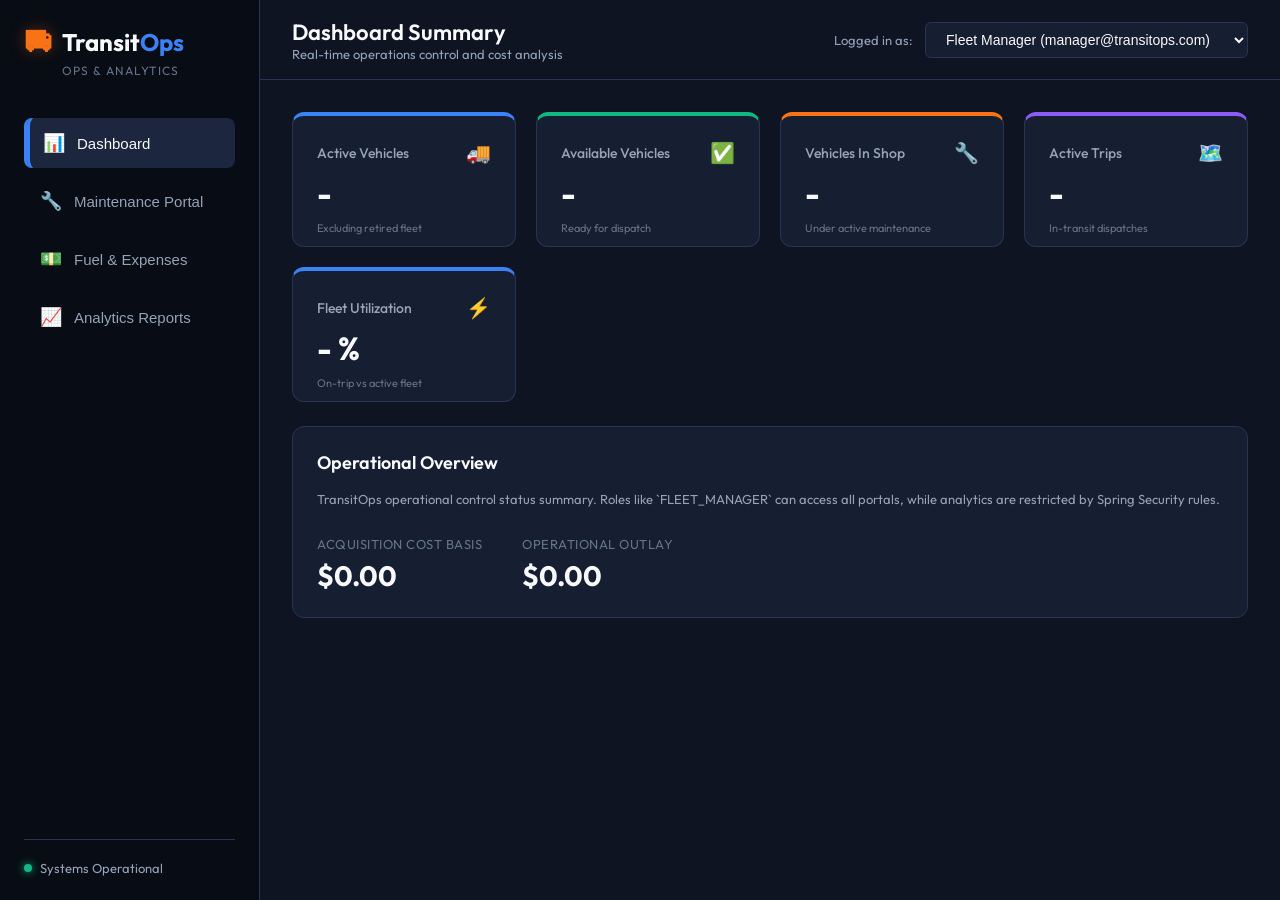
==== src/main/resources/static/index.html @ 9be9491f "ceated a basic stuctue fo the financiial system to work" ====
<!DOCTYPE html>
<html lang="en">
<head>
    <meta charset="UTF-8">
    <meta name="viewport" content="width=device-width, initial-scale=1.0">
    <title>TransitOps - Ops & Analytics</title>
    <link rel="stylesheet" href="app.css">
    <link rel="preconnect" href="https://fonts.googleapis.com">
    <link rel="preconnect" href="https://fonts.gstatic.com" crossorigin>
    <link href="https://fonts.googleapis.com/css2?family=Outfit:wght@300;400;500;600;700&display=swap" rel="stylesheet">
</head>
<body>
    <div class="app-container">
        <!-- Sidebar Navigation -->
        <aside class="sidebar">
            <div class="sidebar-header">
                <div class="logo">
                    <span class="logo-icon">⛟</span>
                    <span class="logo-text">Transit<span class="highlight">Ops</span></span>
                </div>
                <div class="tagline">Ops & Analytics</div>
            </div>
            
            <nav class="nav-menu">
                <button class="nav-item active" data-view="dashboard">
                    <span class="nav-icon">📊</span> Dashboard
                </button>
                <button class="nav-item" data-view="maintenance">
                    <span class="nav-icon">🔧</span> Maintenance Portal
                </button>
                <button class="nav-item" data-view="ledgers">
                    <span class="nav-icon">💵</span> Fuel & Expenses
                </button>
                <button class="nav-item" data-view="analytics">
                    <span class="nav-icon">📈</span> Analytics Reports
                </button>
            </nav>

            <div class="sidebar-footer">
                <div class="system-status">
                    <span class="status-indicator online"></span>
                    <span>Systems Operational</span>
                </div>
            </div>
        </aside>

        <!-- Main Workspace -->
        <main class="workspace">
            <!-- Header Bar -->
            <header class="header">
                <div class="header-title">
                    <h1 id="view-title">Dashboard Summary</h1>
                    <p class="header-subtitle">Real-time operations control and cost analysis</p>
                </div>

                <!-- User Role Switcher -->
                <div class="role-switcher-container">
                    <label for="role-select" class="role-label">Logged in as:</label>
                    <select id="role-select" class="role-select">
                        <option value="manager" selected>Fleet Manager (manager@transitops.com)</option>
                        <option value="analyst">Financial Analyst (analyst@transitops.com)</option>
                        <option value="driver">Driver (driver@transitops.com)</option>
                    </select>
                </div>
            </header>

            <!-- Views Content -->
            <div class="content-area">
                <!-- View 1: Dashboard View -->
                <section id="view-dashboard" class="view-section active">
                    <!-- KPI Cards Grid -->
                    <div class="kpi-grid">
                        <div class="kpi-card blue-gradient-border">
                            <div class="kpi-header">
                                <span class="kpi-title">Active Vehicles</span>
                                <span class="kpi-icon">🚚</span>
                            </div>
                            <div class="kpi-value" id="kpi-active-vehicles">-</div>
                            <div class="kpi-footer">Excluding retired fleet</div>
                        </div>

                        <div class="kpi-card green-gradient-border">
                            <div class="kpi-header">
                                <span class="kpi-title">Available Vehicles</span>
                                <span class="kpi-icon">✅</span>
                            </div>
                            <div class="kpi-value" id="kpi-available-vehicles">-</div>
                            <div class="kpi-footer">Ready for dispatch</div>
                        </div>

                        <div class="kpi-card orange-gradient-border">
                            <div class="kpi-header">
                                <span class="kpi-title">Vehicles In Shop</span>
                                <span class="kpi-icon">🔧</span>
                            </div>
                            <div class="kpi-value" id="kpi-in-maintenance">-</div>
                            <div class="kpi-footer">Under active maintenance</div>
                        </div>

                        <div class="kpi-card purple-gradient-border">
                            <div class="kpi-header">
                                <span class="kpi-title">Active Trips</span>
                                <span class="kpi-icon">🗺️</span>
                            </div>
                            <div class="kpi-value" id="kpi-active-trips">-</div>
                            <div class="kpi-footer">In-transit dispatches</div>
                        </div>

                        <div class="kpi-card accent-gradient-border">
                            <div class="kpi-header">
                                <span class="kpi-title">Fleet Utilization</span>
                                <span class="kpi-icon">⚡</span>
                            </div>
                            <div class="kpi-value" id="kpi-fleet-utilization">- %</div>
                            <div class="kpi-footer">On-trip vs active fleet</div>
                        </div>
                    </div>

                    <!-- Dashboard Details Grid -->
                    <div class="dashboard-details">
                        <!-- Quick Stats Panel -->
                        <div class="panel">
                            <h2>Operational Overview</h2>
                            <p class="panel-desc">TransitOps operational control status summary. Roles like `FLEET_MANAGER` can access all portals, while analytics are restricted by Spring Security rules.</p>
                            <div class="stats-showcase">
                                <div class="stat-item">
                                    <span class="stat-label">Acquisition Cost Basis</span>
                                    <span class="stat-number" id="stats-total-acq">$0.00</span>
                                </div>
                                <div class="stat-item">
                                    <span class="stat-label">Operational Outlay</span>
                                    <span class="stat-number" id="stats-total-ops">$0.00</span>
                                </div>
                            </div>
                        </div>
                    </div>
                </section>

                <!-- View 5: Maintenance Portal View -->
                <section id="view-maintenance" class="view-section">
                    <div class="split-layout">
                        <!-- Left pane: Log Maintenance Form -->
                        <div class="pane pane-form">
                            <div class="panel">
                                <h2>Log Maintenance Event</h2>
                                <p class="panel-desc">Schedule a vehicle for service. Status transitions to 'In Shop' automatically.</p>
                                <form id="maintenance-form" class="form-container">
                                    <div class="form-group">
                                        <label for="maint-vehicle">Select Vehicle</label>
                                        <select id="maint-vehicle" required class="form-input">
                                            <option value="">Choose a vehicle...</option>
                                        </select>
                                    </div>
                                    <div class="form-group">
                                        <label for="maint-description">Description of Issue</label>
                                        <textarea id="maint-description" rows="3" placeholder="e.g. Oil leak, brake adjustment, scheduled tire rotation..." required class="form-input"></textarea>
                                    </div>
                                    <div class="form-row">
                                        <div class="form-group col-6">
                                            <label for="maint-cost">Estimated Cost ($)</label>
                                            <input type="number" id="maint-cost" min="0" step="0.01" placeholder="0.00" required class="form-input">
                                        </div>
                                        <div class="form-group col-6">
                                            <label for="maint-date">Log Date</label>
                                            <input type="date" id="maint-date" required class="form-input">
                                        </div>
                                    </div>
                                    <button type="submit" class="btn btn-primary">Log Service & Send To Shop</button>
                                </form>
                            </div>
                        </div>

                        <!-- Right pane: Active Service Ledger -->
                        <div class="pane pane-table">
                            <div class="panel h-100">
                                <h2>Active Service Ledger</h2>
                                <p class="panel-desc">Current maintenance actions. Resolving them transitions vehicles back to 'Available'.</p>
                                <div class="table-container">
                                    <table class="data-table">
                                        <thead>
                                            <tr>
                                                <th>Vehicle</th>
                                                <th>Description</th>
                                                <th>Cost</th>
                                                <th>Date</th>
                                                <th>Status</th>
                                                <th>Action</th>
                                            </tr>
                                        </thead>
                                        <tbody id="maintenance-ledger-body">
                                            <tr>
                                                <td colspan="6" class="text-center">Loading ledger...</td>
                                            </tr>
                                        </tbody>
                                    </table>
                                </div>
                            </div>
                        </div>
                    </div>
                </section>

                <!-- View 6: Fuel & Expense Ledger View -->
                <section id="view-ledgers" class="view-section">
                    <!-- Access Denied Banner for Role restrictions -->
                    <div class="access-denied-overlay" id="expenses-access-denied">
                        <div class="access-denied-message">
                            <span class="denied-icon">🔒</span>
                            <h2>Access Denied</h2>
                            <p>This endpoint (/api/expenses) is restricted. Only roles <strong>Fleet Manager</strong> and <strong>Financial Analyst</strong> can view or submit operational expenses.</p>
                        </div>
                    </div>

                    <div class="split-layout">
                        <!-- Left pane: Input Forms -->
                        <div class="pane pane-form">
                            <div class="panel">
                                <div class="tabs-header-sub">
                                    <button class="sub-tab active" id="form-tab-fuel">Log Fuel</button>
                                    <button class="sub-tab" id="form-tab-expense">Log Expense</button>
                                </div>

                                <!-- Form 1: Log Fuel -->
                                <form id="fuel-form" class="form-container">
                                    <div class="form-group">
                                        <label for="fuel-vehicle">Select Vehicle</label>
                                        <select id="fuel-vehicle" required class="form-input">
                                            <option value="">Choose a vehicle...</option>
                                        </select>
                                    </div>
                                    <div class="form-row">
                                        <div class="form-group col-6">
                                            <label for="fuel-liters">Liters Refueled</label>
                                            <input type="number" id="fuel-liters" min="0" step="0.01" placeholder="0.00" required class="form-input">
                                        </div>
                                        <div class="form-group col-6">
                                            <label for="fuel-cost">Fuel Cost ($)</label>
                                            <input type="number" id="fuel-cost" min="0" step="0.01" placeholder="0.00" required class="form-input">
                                        </div>
                                    </div>
                                    <div class="form-group">
                                        <label for="fuel-date">Log Date</label>
                                        <input type="date" id="fuel-date" required class="form-input">
                                    </div>
                                    <button type="submit" class="btn btn-primary">Log Fuel Refill</button>
                                </form>

                                <!-- Form 2: Log Expense (hidden initially) -->
                                <form id="expense-form" class="form-container hidden">
                                    <div class="form-group">
                                        <label for="exp-vehicle">Select Vehicle</label>
                                        <select id="exp-vehicle" required class="form-input">
                                            <option value="">Choose a vehicle...</option>
                                        </select>
                                    </div>
                                    <div class="form-row">
                                        <div class="form-group col-6">
                                            <label for="exp-type">Expense Type</label>
                                            <select id="exp-type" required class="form-input">
                                                <option value="Toll">Toll</option>
                                                <option value="Insurance">Insurance</option>
                                                <option value="Other">Other</option>
                                            </select>
                                        </div>
                                        <div class="form-group col-6">
                                            <label for="exp-amount">Amount ($)</label>
                                            <input type="number" id="exp-amount" min="0" step="0.01" placeholder="0.00" required class="form-input">
                                        </div>
                                    </div>
                                    <div class="form-group">
                                        <label for="exp-date">Date Paid</label>
                                        <input type="date" id="exp-date" required class="form-input">
                                    </div>
                                    <button type="submit" class="btn btn-orange">Log Operational Expense</button>
                                </form>
                            </div>
                        </div>

                        <!-- Right pane: Ledger Tables -->
                        <div class="pane pane-table">
                            <div class="panel h-100">
                                <div class="ledger-tabs">
                                    <button class="ledger-tab-btn active" id="tab-btn-fuel">Fuel Log Ledger</button>
                                    <button class="ledger-tab-btn" id="tab-btn-expense">Expense Ledger (Toll, Ins, Other)</button>
                                </div>

                                <!-- Tab content 1: Fuel Log Table -->
                                <div class="ledger-tab-content" id="tab-content-fuel">
                                    <div class="table-container">
                                        <table class="data-table">
                                            <thead>
                                                <tr>
                                                    <th>Vehicle</th>
                                                    <th>Liters</th>
                                                    <th>Cost</th>
                                                    <th>Price/Liter</th>
                                                    <th>Date</th>
                                                </tr>
                                            </thead>
                                            <tbody id="fuel-ledger-body">
                                                <tr>
                                                    <td colspan="5" class="text-center">Loading fuel logs...</td>
                                                </tr>
                                            </tbody>
                                        </table>
                                    </div>
                                </div>

                                <!-- Tab content 2: Expense Table -->
                                <div class="ledger-tab-content hidden" id="tab-content-expense">
                                    <div class="table-container">
                                        <table class="data-table">
                                            <thead>
                                                <tr>
                                                    <th>Vehicle</th>
                                                    <th>Expense Type</th>
                                                    <th>Amount</th>
                                                    <th>Date</th>
                                                </tr>
                                            </thead>
                                            <tbody id="expense-ledger-body">
                                                <tr>
                                                    <td colspan="4" class="text-center">Loading operational expenses...</td>
                                                </tr>
                                            </tbody>
                                        </table>
                                    </div>
                                </div>
                            </div>
                        </div>
                    </div>
                </section>

                <!-- View 7: Analytics Reports View -->
                <section id="view-analytics" class="view-section">
                    <!-- Access Denied Banner for Role restrictions -->
                    <div class="access-denied-overlay" id="analytics-access-denied">
                        <div class="access-denied-message">
                            <span class="denied-icon">🔒</span>
                            <h2>Access Denied</h2>
                            <p>This endpoint (/api/analytics) is restricted. Only roles <strong>Fleet Manager</strong> and <strong>Financial Analyst</strong> can view financial performance reports.</p>
                        </div>
                    </div>

                    <div class="panel">
                        <h2>Vehicle Financial Performance (ROI & Operational Outlays)</h2>
                        <p class="panel-desc">Calculated Vehicle ROI based on: Revenue (Completed trips * $3.00/mile) vs Operational Cost (Maintenance + Fuel) against vehicle Acquisition Cost.</p>
                        
                        <div class="analytics-grid" id="analytics-grid-body">
                            <!-- Cards will be populated here dynamically -->
                            <div class="text-center w-100 pad-20">Loading financial reports...</div>
                        </div>
                    </div>
                </section>
            </div>
        </main>
    </div>
    <script src="app.js"></script>
</body>
</html>
---- src/main/resources/static/app.css ----
/* CSS Design System - TransitOps Dark Logistics Theme */
:root {
    --bg-app: #080c14;
    --bg-workspace: #0f1422;
    --bg-panel: #161e31;
    --bg-card: #1c263e;
    --border-color: #263554;
    --text-primary: #f8fafc;
    --text-secondary: #94a3b8;
    --text-muted: #64748b;
    
    /* Accents */
    --accent-blue: #3b82f6;
    --accent-blue-hover: #2563eb;
    --accent-blue-glow: rgba(59, 130, 246, 0.15);
    
    --accent-orange: #f97316;
    --accent-orange-hover: #ea580c;
    --accent-orange-glow: rgba(249, 115, 22, 0.15);

    --accent-green: #10b981;
    --accent-green-glow: rgba(16, 185, 129, 0.15);

    --accent-red: #ef4444;
    --accent-red-glow: rgba(239, 68, 68, 0.15);

    --accent-purple: #8b5cf6;
    --accent-purple-glow: rgba(139, 92, 246, 0.15);
    
    --font-sans: 'Outfit', -apple-system, BlinkMacSystemFont, "Segoe UI", Roboto, Helvetica, Arial, sans-serif;
    --transition-fast: 0.2s ease;
}

* {
    box-sizing: border-box;
    margin: 0;
    padding: 0;
}

body {
    background-color: var(--bg-app);
    color: var(--text-primary);
    font-family: var(--font-sans);
    height: 100vh;
    overflow: hidden;
}

/* App Container (Sidebar + Main Workspace) */
.app-container {
    display: flex;
    height: 100vh;
    width: 100vw;
}

/* Sidebar Styling */
.sidebar {
    width: 260px;
    background-color: var(--bg-app);
    border-right: 1px solid var(--border-color);
    display: flex;
    flex-direction: column;
    padding: 24px;
    flex-shrink: 0;
}

.sidebar-header {
    margin-bottom: 40px;
}

.logo {
    display: flex;
    align-items: center;
    gap: 10px;
    font-size: 24px;
    font-weight: 700;
    color: var(--text-primary);
}

.logo-icon {
    font-size: 28px;
    color: var(--accent-orange);
    filter: drop-shadow(0 0 8px rgba(249, 115, 22, 0.3));
}

.highlight {
    color: var(--accent-blue);
}

.tagline {
    font-size: 12px;
    color: var(--text-muted);
    letter-spacing: 1px;
    text-transform: uppercase;
    margin-top: 4px;
    margin-left: 38px;
}

.nav-menu {
    display: flex;
    flex-direction: column;
    gap: 8px;
    flex-grow: 1;
}

.nav-item {
    background: none;
    border: none;
    color: var(--text-secondary);
    padding: 14px 16px;
    border-radius: 8px;
    text-align: left;
    font-size: 15px;
    font-weight: 500;
    cursor: pointer;
    display: flex;
    align-items: center;
    gap: 12px;
    transition: var(--transition-fast);
}

.nav-item:hover {
    color: var(--text-primary);
    background-color: rgba(255, 255, 255, 0.03);
}

.nav-item.active {
    color: var(--text-primary);
    background-color: var(--bg-card);
    border-left: 3px solid var(--accent-blue);
    box-shadow: inset 4px 0 0 -1px var(--accent-blue);
}

.nav-icon {
    font-size: 18px;
}

.sidebar-footer {
    padding-top: 20px;
    border-top: 1px solid var(--border-color);
}

.system-status {
    display: flex;
    align-items: center;
    gap: 8px;
    font-size: 13px;
    color: var(--text-secondary);
}

.status-indicator {
    width: 8px;
    height: 8px;
    border-radius: 50%;
}

.status-indicator.online {
    background-color: var(--accent-green);
    box-shadow: 0 0 8px var(--accent-green);
}

/* Workspace / Main View Area */
.workspace {
    flex-grow: 1;
    background-color: var(--bg-workspace);
    display: flex;
    flex-direction: column;
    overflow: hidden;
}

/* Header Component */
.header {
    height: 80px;
    border-bottom: 1px solid var(--border-color);
    display: flex;
    justify-content: space-between;
    align-items: center;
    padding: 0 32px;
    flex-shrink: 0;
}

.header-title h1 {
    font-size: 22px;
    font-weight: 600;
    color: var(--text-primary);
}

.header-subtitle {
    font-size: 13px;
    color: var(--text-secondary);
}

/* Role Switcher Select */
.role-switcher-container {
    display: flex;
    align-items: center;
    gap: 12px;
}

.role-label {
    font-size: 13px;
    color: var(--text-secondary);
}

.role-select {
    background-color: var(--bg-panel);
    border: 1px solid var(--border-color);
    color: var(--text-primary);
    padding: 8px 16px;
    border-radius: 6px;
    font-size: 14px;
    outline: none;
    cursor: pointer;
    transition: var(--transition-fast);
}

.role-select:focus {
    border-color: var(--accent-blue);
    box-shadow: 0 0 0 2px var(--accent-blue-glow);
}

/* Content Area */
.content-area {
    flex-grow: 1;
    padding: 32px;
    overflow-y: auto;
    position: relative;
}

/* View Sections */
.view-section {
    display: none;
    height: 100%;
}

.view-section.active {
    display: flex;
    flex-direction: column;
    gap: 24px;
}

/* KPI Card Grid */
.kpi-grid {
    display: grid;
    grid-template-columns: repeat(auto-fit, minmax(200px, 1fr));
    gap: 20px;
}

.kpi-card {
    background-color: var(--bg-panel);
    border: 1px solid var(--border-color);
    border-radius: 12px;
    padding: 24px;
    display: flex;
    flex-direction: column;
    justify-content: space-between;
    height: 135px;
    position: relative;
    overflow: hidden;
    transition: transform var(--transition-fast);
}

.kpi-card:hover {
    transform: translateY(-2px);
}

/* Gradient highlights on card tops */
.blue-gradient-border { border-top: 4px solid var(--accent-blue); }
.green-gradient-border { border-top: 4px solid var(--accent-green); }
.orange-gradient-border { border-top: 4px solid var(--accent-orange); }
.purple-gradient-border { border-top: 4px solid var(--accent-purple); }
.accent-gradient-border { border-top: 4px solid var(--accent-blue); }

.kpi-header {
    display: flex;
    justify-content: space-between;
    align-items: center;
}

.kpi-title {
    font-size: 14px;
    color: var(--text-secondary);
    font-weight: 500;
}

.kpi-icon {
    font-size: 20px;
}

.kpi-value {
    font-size: 32px;
    font-weight: 700;
    color: var(--text-primary);
    margin: 8px 0;
}

.kpi-footer {
    font-size: 11px;
    color: var(--text-muted);
}

/* Panels (Generic Box Container) */
.panel {
    background-color: var(--bg-panel);
    border: 1px solid var(--border-color);
    border-radius: 12px;
    padding: 24px;
    display: flex;
    flex-direction: column;
    gap: 16px;
}

.panel h2 {
    font-size: 18px;
    font-weight: 600;
    color: var(--text-primary);
}

.panel-desc {
    font-size: 13px;
    color: var(--text-secondary);
    line-height: 1.5;
}

.dashboard-details {
    display: flex;
    gap: 24px;
}

.dashboard-details .panel {
    flex: 1;
}

.stats-showcase {
    display: flex;
    gap: 40px;
    margin-top: 10px;
}

.stat-item {
    display: flex;
    flex-direction: column;
    gap: 6px;
}

.stat-label {
    font-size: 13px;
    color: var(--text-muted);
    text-transform: uppercase;
    letter-spacing: 0.5px;
}

.stat-number {
    font-size: 28px;
    font-weight: 700;
    color: var(--text-primary);
}

/* Split Layout (Form on left, table on right) */
.split-layout {
    display: flex;
    gap: 24px;
    height: 100%;
}

.pane {
    display: flex;
    flex-direction: column;
}

.pane-form {
    width: 380px;
    flex-shrink: 0;
}

.pane-table {
    flex-grow: 1;
    min-width: 0; /* Prevents flex items from overflowing */
}

.h-100 {
    height: 100%;
}

/* Forms */
.form-container {
    display: flex;
    flex-direction: column;
    gap: 16px;
}

.form-group {
    display: flex;
    flex-direction: column;
    gap: 6px;
}

.form-row {
    display: flex;
    gap: 16px;
}

.col-6 {
    flex: 1;
}

.form-group label {
    font-size: 13px;
    font-weight: 500;
    color: var(--text-secondary);
}

.form-input {
    background-color: var(--bg-workspace);
    border: 1px solid var(--border-color);
    color: var(--text-primary);
    padding: 10px 14px;
    border-radius: 6px;
    font-size: 14px;
    font-family: inherit;
    outline: none;
    transition: var(--transition-fast);
}

.form-input:focus {
    border-color: var(--accent-blue);
    box-shadow: 0 0 0 2px var(--accent-blue-glow);
}

textarea.form-input {
    resize: none;
}

/* Buttons */
.btn {
    display: inline-flex;
    justify-content: center;
    align-items: center;
    padding: 11px 20px;
    border-radius: 6px;
    font-size: 14px;
    font-weight: 600;
    cursor: pointer;
    border: none;
    transition: var(--transition-fast);
    gap: 8px;
}

.btn-primary {
    background-color: var(--accent-blue);
    color: white;
}

.btn-primary:hover {
    background-color: var(--accent-blue-hover);
    box-shadow: 0 4px 12px rgba(59, 130, 246, 0.25);
}

.btn-orange {
    background-color: var(--accent-orange);
    color: white;
}

.btn-orange:hover {
    background-color: var(--accent-orange-hover);
    box-shadow: 0 4px 12px rgba(249, 115, 22, 0.25);
}

.btn-sm {
    padding: 6px 12px;
    font-size: 12px;
    border-radius: 4px;
}

.btn-outline-orange {
    background: none;
    border: 1px solid var(--accent-orange);
    color: var(--accent-orange);
}

.btn-outline-orange:hover {
    background-color: var(--accent-orange);
    color: white;
}

/* Tables */
.table-container {
    overflow-y: auto;
    flex-grow: 1;
    max-height: calc(100vh - 290px);
}

.data-table {
    width: 100%;
    border-collapse: collapse;
    text-align: left;
    font-size: 14px;
}

.data-table th {
    position: sticky;
    top: 0;
    background-color: var(--bg-panel);
    border-bottom: 2px solid var(--border-color);
    padding: 14px 16px;
    color: var(--text-secondary);
    font-weight: 600;
    z-index: 1;
}

.data-table td {
    padding: 14px 16px;
    border-bottom: 1px solid var(--border-color);
    color: var(--text-primary);
}

.data-table tr:hover td {
    background-color: rgba(255, 255, 255, 0.02);
}

.text-center {
    text-align: center;
}

.text-right {
    text-align: right;
}

.text-bold {
    font-weight: 600;
}

/* Badges */
.badge {
    display: inline-flex;
    align-items: center;
    padding: 4px 10px;
    border-radius: 12px;
    font-size: 11px;
    font-weight: 600;
    text-transform: uppercase;
    letter-spacing: 0.5px;
}

.badge-open {
    background-color: var(--accent-orange-glow);
    color: var(--accent-orange);
    border: 1px solid rgba(249, 115, 22, 0.3);
}

.badge-closed {
    background-color: var(--accent-green-glow);
    color: var(--accent-green);
    border: 1px solid rgba(16, 185, 129, 0.3);
}

.badge-available {
    background-color: var(--accent-green-glow);
    color: var(--accent-green);
}

.badge-trip {
    background-color: var(--accent-blue-glow);
    color: var(--accent-blue);
}

.badge-shop {
    background-color: var(--accent-orange-glow);
    color: var(--accent-orange);
}

.badge-retired {
    background-color: rgba(100, 116, 139, 0.15);
    color: var(--text-secondary);
}

/* Tab Headers (Fuel vs Expense toggles) */
.tabs-header-sub {
    display: flex;
    border-bottom: 1px solid var(--border-color);
    margin-bottom: 8px;
}

.sub-tab {
    background: none;
    border: none;
    color: var(--text-secondary);
    padding: 10px 16px;
    font-size: 14px;
    font-weight: 600;
    cursor: pointer;
    position: relative;
}

.sub-tab.active {
    color: var(--accent-blue);
}

.sub-tab.active::after {
    content: '';
    position: absolute;
    bottom: -1px;
    left: 0;
    right: 0;
    height: 2px;
    background-color: var(--accent-blue);
}

.ledger-tabs {
    display: flex;
    gap: 16px;
    border-bottom: 1px solid var(--border-color);
    padding-bottom: 12px;
    margin-bottom: 16px;
}

.ledger-tab-btn {
    background: none;
    border: none;
    color: var(--text-secondary);
    font-size: 15px;
    font-weight: 600;
    padding: 8px 4px;
    cursor: pointer;
    position: relative;
    transition: var(--transition-fast);
}

.ledger-tab-btn:hover {
    color: var(--text-primary);
}

.ledger-tab-btn.active {
    color: var(--text-primary);
}

.ledger-tab-btn.active::after {
    content: '';
    position: absolute;
    bottom: -13px;
    left: 0;
    right: 0;
    height: 3px;
    background-color: var(--accent-blue);
}

/* Helpers */
.hidden {
    display: none !important;
}

.pad-20 {
    padding: 20px;
}

.w-100 {
    width: 100%;
}

/* Role Protection Overlays */
.access-denied-overlay {
    position: absolute;
    top: 0;
    left: 0;
    width: 100%;
    height: 100%;
    background-color: rgba(15, 20, 34, 0.85);
    backdrop-filter: blur(8px);
    z-index: 10;
    display: none;
    justify-content: center;
    align-items: center;
    border-radius: 12px;
}

.access-denied-message {
    background-color: var(--bg-panel);
    border: 1px solid var(--accent-red);
    padding: 40px;
    border-radius: 12px;
    text-align: center;
    max-width: 480px;
    box-shadow: 0 8px 32px var(--accent-red-glow);
}

.denied-icon {
    font-size: 48px;
    display: block;
    margin-bottom: 16px;
    filter: drop-shadow(0 0 10px var(--accent-red));
}

.access-denied-message h2 {
    color: var(--accent-red);
    font-size: 22px;
    margin-bottom: 12px;
}

.access-denied-message p {
    color: var(--text-secondary);
    font-size: 14px;
    line-height: 1.6;
}

/* Analytics View Grid */
.analytics-grid {
    display: grid;
    grid-template-columns: repeat(auto-fill, minmax(320px, 1fr));
    gap: 20px;
}

.analytics-card {
    background-color: var(--bg-card);
    border: 1px solid var(--border-color);
    border-radius: 10px;
    padding: 20px;
    display: flex;
    flex-direction: column;
    gap: 14px;
}

.analytics-card-header {
    display: flex;
    justify-content: space-between;
    align-items: start;
    border-bottom: 1px solid var(--border-color);
    padding-bottom: 10px;
}

.vehicle-info h3 {
    font-size: 16px;
    font-weight: 600;
}

.vehicle-info span {
    font-size: 12px;
    color: var(--text-secondary);
}

.roi-badge {
    padding: 4px 10px;
    border-radius: 6px;
    font-size: 13px;
    font-weight: 700;
}

.roi-positive {
    background-color: var(--accent-green-glow);
    color: var(--accent-green);
    border: 1px solid rgba(16, 185, 129, 0.3);
}

.roi-negative {
    background-color: var(--accent-red-glow);
    color: var(--accent-red);
    border: 1px solid rgba(239, 68, 68, 0.3);
}

.analytics-metrics {
    display: flex;
    flex-direction: column;
    gap: 8px;
}

.metric-row {
    display: flex;
    justify-content: space-between;
    font-size: 13px;
}

.metric-name {
    color: var(--text-secondary);
}

.metric-value {
    color: var(--text-primary);
    font-weight: 500;
}

.roi-bar-container {
    height: 6px;
    background-color: var(--bg-workspace);
    border-radius: 3px;
    overflow: hidden;
    margin-top: 6px;
}

.roi-bar {
    height: 100%;
    border-radius: 3px;
}
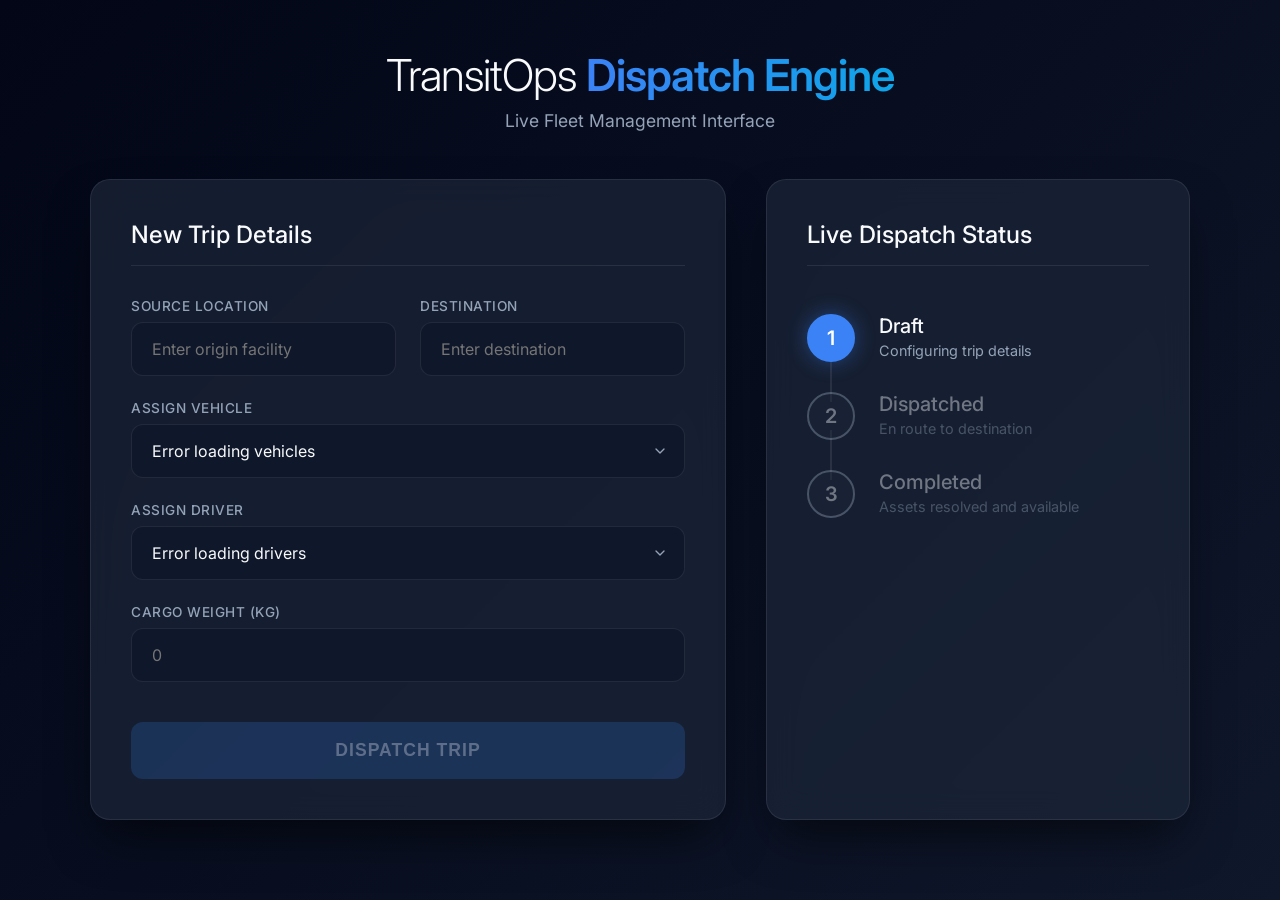
==== commit 8078f2a0: "designed the database schema" ====
--- a/src/main/resources/static/index.html
+++ b/src/main/resources/static/index.html
@@ -3,357 +3,95 @@
 <head>
     <meta charset="UTF-8">
     <meta name="viewport" content="width=device-width, initial-scale=1.0">
-    <title>TransitOps - Ops & Analytics</title>
-    <link rel="stylesheet" href="app.css">
-    <link rel="preconnect" href="https://fonts.googleapis.com">
-    <link rel="preconnect" href="https://fonts.gstatic.com" crossorigin>
-    <link href="https://fonts.googleapis.com/css2?family=Outfit:wght@300;400;500;600;700&display=swap" rel="stylesheet">
+    <title>TransitOps Dispatcher</title>
+    <!-- Modern premium font -->
+    <link href="https://fonts.googleapis.com/css2?family=Inter:wght@300;400;500;600&display=swap" rel="stylesheet">
+    <link rel="stylesheet" href="css/styles.css">
 </head>
 <body>
-    <div class="app-container">
-        <!-- Sidebar Navigation -->
-        <aside class="sidebar">
-            <div class="sidebar-header">
-                <div class="logo">
-                    <span class="logo-icon">⛟</span>
-                    <span class="logo-text">Transit<span class="highlight">Ops</span></span>
-                </div>
-                <div class="tagline">Ops & Analytics</div>
-            </div>
-            
-            <nav class="nav-menu">
-                <button class="nav-item active" data-view="dashboard">
-                    <span class="nav-icon">📊</span> Dashboard
-                </button>
-                <button class="nav-item" data-view="maintenance">
-                    <span class="nav-icon">🔧</span> Maintenance Portal
-                </button>
-                <button class="nav-item" data-view="ledgers">
-                    <span class="nav-icon">💵</span> Fuel & Expenses
-                </button>
-                <button class="nav-item" data-view="analytics">
-                    <span class="nav-icon">📈</span> Analytics Reports
-                </button>
-            </nav>
+    <div class="dashboard-container">
+        <header class="dashboard-header">
+            <h1>TransitOps <span>Dispatch Engine</span></h1>
+            <p>Live Fleet Management Interface</p>
+        </header>
 
-            <div class="sidebar-footer">
-                <div class="system-status">
-                    <span class="status-indicator online"></span>
-                    <span>Systems Operational</span>
-                </div>
-            </div>
-        </aside>
-
-        <!-- Main Workspace -->
-        <main class="workspace">
-            <!-- Header Bar -->
-            <header class="header">
-                <div class="header-title">
-                    <h1 id="view-title">Dashboard Summary</h1>
-                    <p class="header-subtitle">Real-time operations control and cost analysis</p>
-                </div>
-
-                <!-- User Role Switcher -->
-                <div class="role-switcher-container">
-                    <label for="role-select" class="role-label">Logged in as:</label>
-                    <select id="role-select" class="role-select">
-                        <option value="manager" selected>Fleet Manager (manager@transitops.com)</option>
-                        <option value="analyst">Financial Analyst (analyst@transitops.com)</option>
-                        <option value="driver">Driver (driver@transitops.com)</option>
-                    </select>
-                </div>
-            </header>
-
-            <!-- Views Content -->
-            <div class="content-area">
-                <!-- View 1: Dashboard View -->
-                <section id="view-dashboard" class="view-section active">
-                    <!-- KPI Cards Grid -->
-                    <div class="kpi-grid">
-                        <div class="kpi-card blue-gradient-border">
-                            <div class="kpi-header">
-                                <span class="kpi-title">Active Vehicles</span>
-                                <span class="kpi-icon">🚚</span>
-                            </div>
-                            <div class="kpi-value" id="kpi-active-vehicles">-</div>
-                            <div class="kpi-footer">Excluding retired fleet</div>
+        <main class="dispatch-grid">
+            <!-- Left Column: Dispatch Form -->
+            <section class="glass-panel form-section">
+                <h2>New Trip Details</h2>
+                <form id="dispatchForm">
+                    <div class="form-row">
+                        <div class="input-group">
+                            <label for="source">Source Location</label>
+                            <input type="text" id="source" required placeholder="Enter origin facility">
                         </div>
-
-                        <div class="kpi-card green-gradient-border">
-                            <div class="kpi-header">
-                                <span class="kpi-title">Available Vehicles</span>
-                                <span class="kpi-icon">✅</span>
-                            </div>
-                            <div class="kpi-value" id="kpi-available-vehicles">-</div>
-                            <div class="kpi-footer">Ready for dispatch</div>
-                        </div>
-
-                        <div class="kpi-card orange-gradient-border">
-                            <div class="kpi-header">
-                                <span class="kpi-title">Vehicles In Shop</span>
-                                <span class="kpi-icon">🔧</span>
-                            </div>
-                            <div class="kpi-value" id="kpi-in-maintenance">-</div>
-                            <div class="kpi-footer">Under active maintenance</div>
-                        </div>
-
-                        <div class="kpi-card purple-gradient-border">
-                            <div class="kpi-header">
-                                <span class="kpi-title">Active Trips</span>
-                                <span class="kpi-icon">🗺️</span>
-                            </div>
-                            <div class="kpi-value" id="kpi-active-trips">-</div>
-                            <div class="kpi-footer">In-transit dispatches</div>
-                        </div>
-
-                        <div class="kpi-card accent-gradient-border">
-                            <div class="kpi-header">
-                                <span class="kpi-title">Fleet Utilization</span>
-                                <span class="kpi-icon">⚡</span>
-                            </div>
-                            <div class="kpi-value" id="kpi-fleet-utilization">- %</div>
-                            <div class="kpi-footer">On-trip vs active fleet</div>
+                        
+                        <div class="input-group">
+                            <label for="destination">Destination</label>
+                            <input type="text" id="destination" required placeholder="Enter destination">
                         </div>
                     </div>
 
-                    <!-- Dashboard Details Grid -->
-                    <div class="dashboard-details">
-                        <!-- Quick Stats Panel -->
-                        <div class="panel">
-                            <h2>Operational Overview</h2>
-                            <p class="panel-desc">TransitOps operational control status summary. Roles like `FLEET_MANAGER` can access all portals, while analytics are restricted by Spring Security rules.</p>
-                            <div class="stats-showcase">
-                                <div class="stat-item">
-                                    <span class="stat-label">Acquisition Cost Basis</span>
-                                    <span class="stat-number" id="stats-total-acq">$0.00</span>
-                                </div>
-                                <div class="stat-item">
-                                    <span class="stat-label">Operational Outlay</span>
-                                    <span class="stat-number" id="stats-total-ops">$0.00</span>
-                                </div>
-                            </div>
+                    <div class="input-group">
+                        <label for="vehicleSelect">Assign Vehicle</label>
+                        <select id="vehicleSelect" required>
+                            <option value="" disabled selected>Loading available vehicles...</option>
+                        </select>
+                    </div>
+
+                    <div class="input-group">
+                        <label for="driverSelect">Assign Driver</label>
+                        <select id="driverSelect" required>
+                            <option value="" disabled selected>Loading available drivers...</option>
+                        </select>
+                    </div>
+
+                    <div class="input-group">
+                        <label for="cargoWeight">Cargo Weight (kg)</label>
+                        <input type="number" id="cargoWeight" required placeholder="0" min="0">
+                        <p id="capacityWarning" class="warning-text hidden">
+                            <svg xmlns="http://www.w3.org/2000/svg" width="16" height="16" viewBox="0 0 24 24" fill="none" stroke="currentColor" stroke-width="2" stroke-linecap="round" stroke-linejoin="round"><path d="m21.73 18-8-14a2 2 0 0 0-3.48 0l-8 14A2 2 0 0 0 4 21h16a2 2 0 0 0 1.73-3Z"></path><path d="M12 9v4"></path><path d="M12 17h.01"></path></svg>
+                            <span>Warning: Exceeds vehicle capacity!</span>
+                        </p>
+                    </div>
+
+                    <button type="submit" id="dispatchBtn" class="btn-primary" disabled>Dispatch Trip</button>
+                </form>
+            </section>
+
+            <!-- Right Column: Status Tracker -->
+            <section class="glass-panel tracker-section">
+                <h2>Live Dispatch Status</h2>
+                <div class="progress-tracker">
+                    <div class="step active" id="step-draft">
+                        <div class="step-icon">1</div>
+                        <div class="step-text">
+                            <h4>Draft</h4>
+                            <p>Configuring trip details</p>
                         </div>
                     </div>
-                </section>
-
-                <!-- View 5: Maintenance Portal View -->
-                <section id="view-maintenance" class="view-section">
-                    <div class="split-layout">
-                        <!-- Left pane: Log Maintenance Form -->
-                        <div class="pane pane-form">
-                            <div class="panel">
-                                <h2>Log Maintenance Event</h2>
-                                <p class="panel-desc">Schedule a vehicle for service. Status transitions to 'In Shop' automatically.</p>
-                                <form id="maintenance-form" class="form-container">
-                                    <div class="form-group">
-                                        <label for="maint-vehicle">Select Vehicle</label>
-                                        <select id="maint-vehicle" required class="form-input">
-                                            <option value="">Choose a vehicle...</option>
-                                        </select>
-                                    </div>
-                                    <div class="form-group">
-                                        <label for="maint-description">Description of Issue</label>
-                                        <textarea id="maint-description" rows="3" placeholder="e.g. Oil leak, brake adjustment, scheduled tire rotation..." required class="form-input"></textarea>
-                                    </div>
-                                    <div class="form-row">
-                                        <div class="form-group col-6">
-                                            <label for="maint-cost">Estimated Cost ($)</label>
-                                            <input type="number" id="maint-cost" min="0" step="0.01" placeholder="0.00" required class="form-input">
-                                        </div>
-                                        <div class="form-group col-6">
-                                            <label for="maint-date">Log Date</label>
-                                            <input type="date" id="maint-date" required class="form-input">
-                                        </div>
-                                    </div>
-                                    <button type="submit" class="btn btn-primary">Log Service & Send To Shop</button>
-                                </form>
-                            </div>
-                        </div>
-
-                        <!-- Right pane: Active Service Ledger -->
-                        <div class="pane pane-table">
-                            <div class="panel h-100">
-                                <h2>Active Service Ledger</h2>
-                                <p class="panel-desc">Current maintenance actions. Resolving them transitions vehicles back to 'Available'.</p>
-                                <div class="table-container">
-                                    <table class="data-table">
-                                        <thead>
-                                            <tr>
-                                                <th>Vehicle</th>
-                                                <th>Description</th>
-                                                <th>Cost</th>
-                                                <th>Date</th>
-                                                <th>Status</th>
-                                                <th>Action</th>
-                                            </tr>
-                                        </thead>
-                                        <tbody id="maintenance-ledger-body">
-                                            <tr>
-                                                <td colspan="6" class="text-center">Loading ledger...</td>
-                                            </tr>
-                                        </tbody>
-                                    </table>
-                                </div>
-                            </div>
+                    <div class="step-connector" id="connector-1"></div>
+                    
+                    <div class="step" id="step-dispatched">
+                        <div class="step-icon">2</div>
+                        <div class="step-text">
+                            <h4>Dispatched</h4>
+                            <p>En route to destination</p>
                         </div>
                     </div>
-                </section>
-
-                <!-- View 6: Fuel & Expense Ledger View -->
-                <section id="view-ledgers" class="view-section">
-                    <!-- Access Denied Banner for Role restrictions -->
-                    <div class="access-denied-overlay" id="expenses-access-denied">
-                        <div class="access-denied-message">
-                            <span class="denied-icon">🔒</span>
-                            <h2>Access Denied</h2>
-                            <p>This endpoint (/api/expenses) is restricted. Only roles <strong>Fleet Manager</strong> and <strong>Financial Analyst</strong> can view or submit operational expenses.</p>
+                    <div class="step-connector" id="connector-2"></div>
+                    
+                    <div class="step" id="step-completed">
+                        <div class="step-icon">3</div>
+                        <div class="step-text">
+                            <h4>Completed</h4>
+                            <p>Assets resolved and available</p>
                         </div>
                     </div>
-
-                    <div class="split-layout">
-                        <!-- Left pane: Input Forms -->
-                        <div class="pane pane-form">
-                            <div class="panel">
-                                <div class="tabs-header-sub">
-                                    <button class="sub-tab active" id="form-tab-fuel">Log Fuel</button>
-                                    <button class="sub-tab" id="form-tab-expense">Log Expense</button>
-                                </div>
-
-                                <!-- Form 1: Log Fuel -->
-                                <form id="fuel-form" class="form-container">
-                                    <div class="form-group">
-                                        <label for="fuel-vehicle">Select Vehicle</label>
-                                        <select id="fuel-vehicle" required class="form-input">
-                                            <option value="">Choose a vehicle...</option>
-                                        </select>
-                                    </div>
-                                    <div class="form-row">
-                                        <div class="form-group col-6">
-                                            <label for="fuel-liters">Liters Refueled</label>
-                                            <input type="number" id="fuel-liters" min="0" step="0.01" placeholder="0.00" required class="form-input">
-                                        </div>
-                                        <div class="form-group col-6">
-                                            <label for="fuel-cost">Fuel Cost ($)</label>
-                                            <input type="number" id="fuel-cost" min="0" step="0.01" placeholder="0.00" required class="form-input">
-                                        </div>
-                                    </div>
-                                    <div class="form-group">
-                                        <label for="fuel-date">Log Date</label>
-                                        <input type="date" id="fuel-date" required class="form-input">
-                                    </div>
-                                    <button type="submit" class="btn btn-primary">Log Fuel Refill</button>
-                                </form>
-
-                                <!-- Form 2: Log Expense (hidden initially) -->
-                                <form id="expense-form" class="form-container hidden">
-                                    <div class="form-group">
-                                        <label for="exp-vehicle">Select Vehicle</label>
-                                        <select id="exp-vehicle" required class="form-input">
-                                            <option value="">Choose a vehicle...</option>
-                                        </select>
-                                    </div>
-                                    <div class="form-row">
-                                        <div class="form-group col-6">
-                                            <label for="exp-type">Expense Type</label>
-                                            <select id="exp-type" required class="form-input">
-                                                <option value="Toll">Toll</option>
-                                                <option value="Insurance">Insurance</option>
-                                                <option value="Other">Other</option>
-                                            </select>
-                                        </div>
-                                        <div class="form-group col-6">
-                                            <label for="exp-amount">Amount ($)</label>
-                                            <input type="number" id="exp-amount" min="0" step="0.01" placeholder="0.00" required class="form-input">
-                                        </div>
-                                    </div>
-                                    <div class="form-group">
-                                        <label for="exp-date">Date Paid</label>
-                                        <input type="date" id="exp-date" required class="form-input">
-                                    </div>
-                                    <button type="submit" class="btn btn-orange">Log Operational Expense</button>
-                                </form>
-                            </div>
-                        </div>
-
-                        <!-- Right pane: Ledger Tables -->
-                        <div class="pane pane-table">
-                            <div class="panel h-100">
-                                <div class="ledger-tabs">
-                                    <button class="ledger-tab-btn active" id="tab-btn-fuel">Fuel Log Ledger</button>
-                                    <button class="ledger-tab-btn" id="tab-btn-expense">Expense Ledger (Toll, Ins, Other)</button>
-                                </div>
-
-                                <!-- Tab content 1: Fuel Log Table -->
-                                <div class="ledger-tab-content" id="tab-content-fuel">
-                                    <div class="table-container">
-                                        <table class="data-table">
-                                            <thead>
-                                                <tr>
-                                                    <th>Vehicle</th>
-                                                    <th>Liters</th>
-                                                    <th>Cost</th>
-                                                    <th>Price/Liter</th>
-                                                    <th>Date</th>
-                                                </tr>
-                                            </thead>
-                                            <tbody id="fuel-ledger-body">
-                                                <tr>
-                                                    <td colspan="5" class="text-center">Loading fuel logs...</td>
-                                                </tr>
-                                            </tbody>
-                                        </table>
-                                    </div>
-                                </div>
-
-                                <!-- Tab content 2: Expense Table -->
-                                <div class="ledger-tab-content hidden" id="tab-content-expense">
-                                    <div class="table-container">
-                                        <table class="data-table">
-                                            <thead>
-                                                <tr>
-                                                    <th>Vehicle</th>
-                                                    <th>Expense Type</th>
-                                                    <th>Amount</th>
-                                                    <th>Date</th>
-                                                </tr>
-                                            </thead>
-                                            <tbody id="expense-ledger-body">
-                                                <tr>
-                                                    <td colspan="4" class="text-center">Loading operational expenses...</td>
-                                                </tr>
-                                            </tbody>
-                                        </table>
-                                    </div>
-                                </div>
-                            </div>
-                        </div>
-                    </div>
-                </section>
-
-                <!-- View 7: Analytics Reports View -->
-                <section id="view-analytics" class="view-section">
-                    <!-- Access Denied Banner for Role restrictions -->
-                    <div class="access-denied-overlay" id="analytics-access-denied">
-                        <div class="access-denied-message">
-                            <span class="denied-icon">🔒</span>
-                            <h2>Access Denied</h2>
-                            <p>This endpoint (/api/analytics) is restricted. Only roles <strong>Fleet Manager</strong> and <strong>Financial Analyst</strong> can view financial performance reports.</p>
-                        </div>
-                    </div>
-
-                    <div class="panel">
-                        <h2>Vehicle Financial Performance (ROI & Operational Outlays)</h2>
-                        <p class="panel-desc">Calculated Vehicle ROI based on: Revenue (Completed trips * $3.00/mile) vs Operational Cost (Maintenance + Fuel) against vehicle Acquisition Cost.</p>
-                        
-                        <div class="analytics-grid" id="analytics-grid-body">
-                            <!-- Cards will be populated here dynamically -->
-                            <div class="text-center w-100 pad-20">Loading financial reports...</div>
-                        </div>
-                    </div>
-                </section>
-            </div>
+                </div>
+            </section>
         </main>
     </div>
-    <script src="app.js"></script>
+    <script src="js/app.js"></script>
 </body>
 </html>
--- a/src/main/resources/static/css/styles.css
+++ b/src/main/resources/static/css/styles.css
@@ -0,0 +1,265 @@
+:root {
+    --bg-color: #0f172a;
+    --panel-bg: rgba(30, 41, 59, 0.65);
+    --panel-border: rgba(255, 255, 255, 0.08);
+    --text-primary: #f8fafc;
+    --text-secondary: #94a3b8;
+    --accent-color: #3b82f6;
+    --accent-hover: #2563eb;
+    --error-color: #ef4444;
+    --success-color: #10b981;
+}
+
+* {
+    box-sizing: border-box;
+    margin: 0;
+    padding: 0;
+}
+
+body {
+    font-family: 'Inter', sans-serif;
+    background: linear-gradient(135deg, #020617 0%, #0f172a 100%);
+    color: var(--text-primary);
+    min-height: 100vh;
+    padding: 3rem 2rem;
+    overflow-x: hidden;
+}
+
+.dashboard-container {
+    max-width: 1100px;
+    margin: 0 auto;
+}
+
+.dashboard-header {
+    margin-bottom: 3rem;
+    text-align: center;
+}
+
+.dashboard-header h1 {
+    font-weight: 300;
+    font-size: 2.75rem;
+    letter-spacing: -1px;
+}
+
+.dashboard-header h1 span {
+    font-weight: 600;
+    color: var(--accent-color);
+    background: linear-gradient(90deg, #3b82f6, #0ea5e9);
+    -webkit-background-clip: text;
+    -webkit-text-fill-color: transparent;
+}
+
+.dashboard-header p {
+    color: var(--text-secondary);
+    margin-top: 0.5rem;
+    font-size: 1.1rem;
+}
+
+.dispatch-grid {
+    display: grid;
+    grid-template-columns: 1fr;
+    gap: 2.5rem;
+}
+
+@media (min-width: 850px) {
+    .dispatch-grid {
+        grid-template-columns: 1.5fr 1fr;
+    }
+}
+
+/* Glassmorphism Panel */
+.glass-panel {
+    background: var(--panel-bg);
+    backdrop-filter: blur(16px);
+    -webkit-backdrop-filter: blur(16px);
+    border: 1px solid var(--panel-border);
+    border-radius: 20px;
+    padding: 2.5rem;
+    box-shadow: 0 25px 50px -12px rgba(0, 0, 0, 0.6);
+    transition: transform 0.3s cubic-bezier(0.4, 0, 0.2, 1);
+}
+
+.glass-panel:hover {
+    transform: translateY(-4px);
+    border-color: rgba(255, 255, 255, 0.15);
+}
+
+h2 {
+    font-size: 1.5rem;
+    font-weight: 500;
+    margin-bottom: 2rem;
+    color: var(--text-primary);
+    border-bottom: 1px solid var(--panel-border);
+    padding-bottom: 1rem;
+}
+
+/* Form Styles */
+.form-row {
+    display: grid;
+    grid-template-columns: 1fr 1fr;
+    gap: 1.5rem;
+}
+
+.input-group {
+    margin-bottom: 1.5rem;
+}
+
+.input-group label {
+    display: block;
+    margin-bottom: 0.5rem;
+    font-size: 0.85rem;
+    text-transform: uppercase;
+    letter-spacing: 0.5px;
+    color: var(--text-secondary);
+    font-weight: 500;
+}
+
+.input-group input, .input-group select {
+    width: 100%;
+    padding: 1rem 1.25rem;
+    background: rgba(15, 23, 42, 0.8);
+    border: 1px solid var(--panel-border);
+    border-radius: 12px;
+    color: var(--text-primary);
+    font-family: inherit;
+    font-size: 1rem;
+    transition: all 0.2s ease;
+    appearance: none;
+}
+
+.input-group select {
+    background-image: url("data:image/svg+xml;charset=UTF-8,%3csvg xmlns='http://www.w3.org/2000/svg' viewBox='0 0 24 24' fill='none' stroke='%2394a3b8' stroke-width='2' stroke-linecap='round' stroke-linejoin='round'%3e%3cpolyline points='6 9 12 15 18 9'%3e%3c/polyline%3e%3c/svg%3e");
+    background-repeat: no-repeat;
+    background-position: right 1rem center;
+    background-size: 1em;
+}
+
+.input-group select option {
+    background: var(--bg-color);
+}
+
+.input-group input:focus, .input-group select:focus {
+    outline: none;
+    border-color: var(--accent-color);
+    box-shadow: 0 0 0 4px rgba(59, 130, 246, 0.15);
+}
+
+.btn-primary {
+    width: 100%;
+    padding: 1.125rem;
+    background: linear-gradient(135deg, var(--accent-color), var(--accent-hover));
+    color: white;
+    border: none;
+    border-radius: 12px;
+    font-size: 1.1rem;
+    font-weight: 600;
+    cursor: pointer;
+    transition: all 0.3s ease;
+    text-transform: uppercase;
+    letter-spacing: 1px;
+    margin-top: 1rem;
+}
+
+.btn-primary:hover:not(:disabled) {
+    transform: translateY(-2px);
+    box-shadow: 0 10px 25px -5px rgba(59, 130, 246, 0.5);
+}
+
+.btn-primary:disabled {
+    background: rgba(59, 130, 246, 0.2);
+    color: rgba(248, 250, 252, 0.3);
+    cursor: not-allowed;
+}
+
+/* Warnings */
+.warning-text {
+    color: var(--error-color);
+    font-size: 0.85rem;
+    margin-top: 0.75rem;
+    display: flex;
+    align-items: center;
+    gap: 0.5rem;
+    animation: fadeIn 0.3s ease;
+}
+
+.warning-text.hidden {
+    display: none;
+}
+
+@keyframes fadeIn {
+    from { opacity: 0; transform: translateY(-5px); }
+    to { opacity: 1; transform: translateY(0); }
+}
+
+/* Progress Tracker */
+.progress-tracker {
+    display: flex;
+    flex-direction: column;
+    padding-top: 1rem;
+}
+
+.step {
+    display: flex;
+    align-items: flex-start;
+    gap: 1.5rem;
+    opacity: 0.4;
+    transition: all 0.4s ease;
+    position: relative;
+}
+
+.step.active, .step.completed {
+    opacity: 1;
+}
+
+.step-icon {
+    width: 48px;
+    height: 48px;
+    border-radius: 50%;
+    border: 2px solid var(--text-secondary);
+    display: flex;
+    align-items: center;
+    justify-content: center;
+    font-weight: 600;
+    font-size: 1.25rem;
+    transition: all 0.4s ease;
+    background: rgba(30, 41, 59, 1);
+    z-index: 2;
+}
+
+.step.active .step-icon {
+    background: var(--accent-color);
+    color: white;
+    border-color: var(--accent-color);
+    box-shadow: 0 0 20px rgba(59, 130, 246, 0.4);
+}
+
+.step.completed .step-icon {
+    background: var(--success-color);
+    color: white;
+    border-color: var(--success-color);
+}
+
+.step-text h4 {
+    font-size: 1.25rem;
+    font-weight: 500;
+    margin-bottom: 0.25rem;
+}
+
+.step-text p {
+    font-size: 0.9rem;
+    color: var(--text-secondary);
+}
+
+.step-connector {
+    width: 2px;
+    height: 50px;
+    background: var(--panel-border);
+    margin-left: 23px;
+    margin-top: -10px;
+    margin-bottom: -10px;
+    transition: background 0.4s ease;
+}
+
+.step.completed + .step-connector {
+    background: var(--success-color);
+}
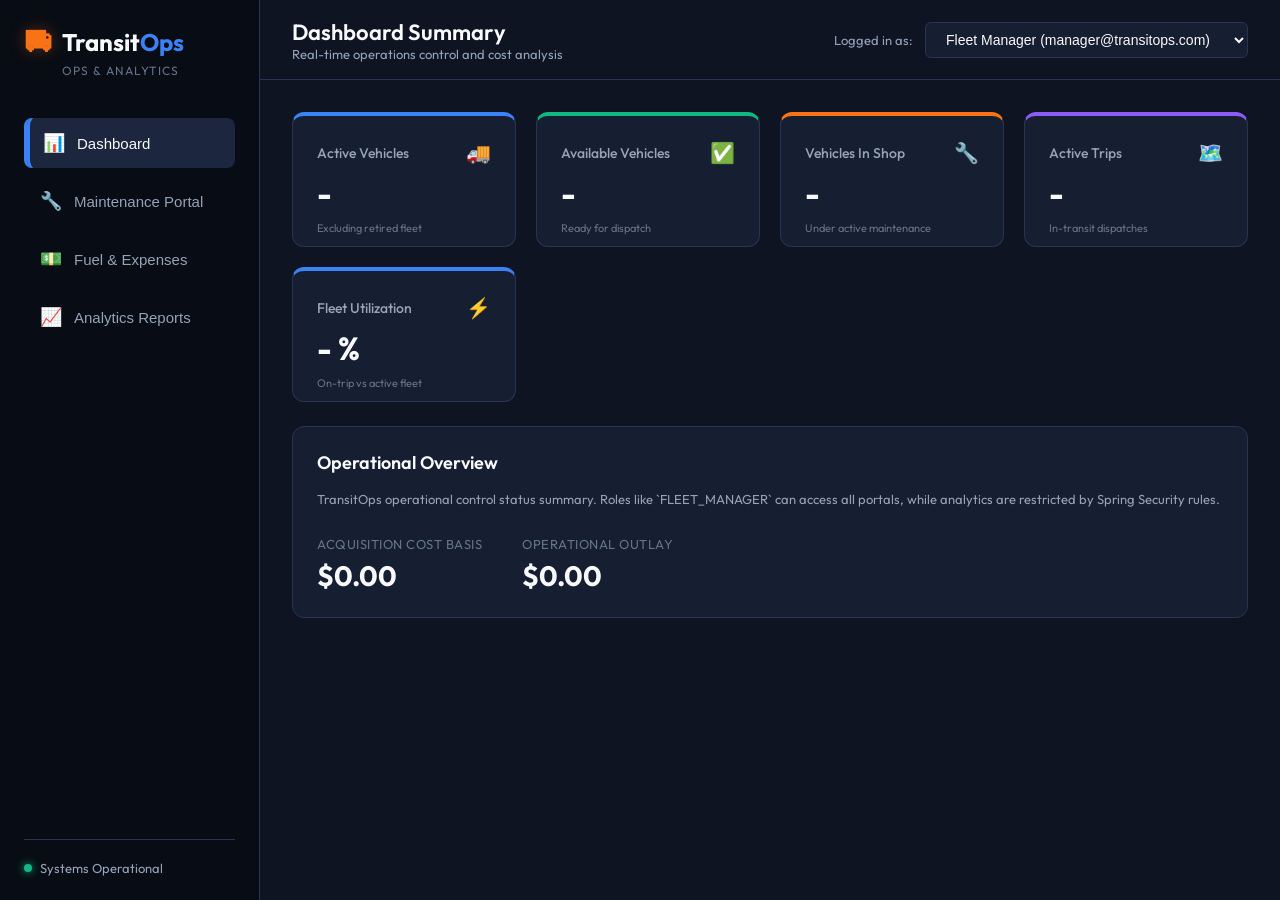
==== commit 501e7132: "Merge pull request #2 from ArcX7265/feat/ops-analytics Feat/ops analytics" ====
--- a/src/main/resources/static/index.html
+++ b/src/main/resources/static/index.html
@@ -3,95 +3,357 @@
 <head>
     <meta charset="UTF-8">
     <meta name="viewport" content="width=device-width, initial-scale=1.0">
-    <title>TransitOps Dispatcher</title>
-    <!-- Modern premium font -->
-    <link href="https://fonts.googleapis.com/css2?family=Inter:wght@300;400;500;600&display=swap" rel="stylesheet">
-    <link rel="stylesheet" href="css/styles.css">
+    <title>TransitOps - Ops & Analytics</title>
+    <link rel="stylesheet" href="app.css">
+    <link rel="preconnect" href="https://fonts.googleapis.com">
+    <link rel="preconnect" href="https://fonts.gstatic.com" crossorigin>
+    <link href="https://fonts.googleapis.com/css2?family=Outfit:wght@300;400;500;600;700&display=swap" rel="stylesheet">
 </head>
 <body>
-    <div class="dashboard-container">
-        <header class="dashboard-header">
-            <h1>TransitOps <span>Dispatch Engine</span></h1>
-            <p>Live Fleet Management Interface</p>
-        </header>
-
-        <main class="dispatch-grid">
-            <!-- Left Column: Dispatch Form -->
-            <section class="glass-panel form-section">
-                <h2>New Trip Details</h2>
-                <form id="dispatchForm">
-                    <div class="form-row">
-                        <div class="input-group">
-                            <label for="source">Source Location</label>
-                            <input type="text" id="source" required placeholder="Enter origin facility">
-                        </div>
+    <div class="app-container">
+        <!-- Sidebar Navigation -->
+        <aside class="sidebar">
+            <div class="sidebar-header">
+                <div class="logo">
+                    <span class="logo-icon">⛟</span>
+                    <span class="logo-text">Transit<span class="highlight">Ops</span></span>
+                </div>
+                <div class="tagline">Ops & Analytics</div>
+            </div>
+            
+            <nav class="nav-menu">
+                <button class="nav-item active" data-view="dashboard">
+                    <span class="nav-icon">📊</span> Dashboard
+                </button>
+                <button class="nav-item" data-view="maintenance">
+                    <span class="nav-icon">🔧</span> Maintenance Portal
+                </button>
+                <button class="nav-item" data-view="ledgers">
+                    <span class="nav-icon">💵</span> Fuel & Expenses
+                </button>
+                <button class="nav-item" data-view="analytics">
+                    <span class="nav-icon">📈</span> Analytics Reports
+                </button>
+            </nav>
+
+            <div class="sidebar-footer">
+                <div class="system-status">
+                    <span class="status-indicator online"></span>
+                    <span>Systems Operational</span>
+                </div>
+            </div>
+        </aside>
+
+        <!-- Main Workspace -->
+        <main class="workspace">
+            <!-- Header Bar -->
+            <header class="header">
+                <div class="header-title">
+                    <h1 id="view-title">Dashboard Summary</h1>
+                    <p class="header-subtitle">Real-time operations control and cost analysis</p>
+                </div>
+
+                <!-- User Role Switcher -->
+                <div class="role-switcher-container">
+                    <label for="role-select" class="role-label">Logged in as:</label>
+                    <select id="role-select" class="role-select">
+                        <option value="manager" selected>Fleet Manager (manager@transitops.com)</option>
+                        <option value="analyst">Financial Analyst (analyst@transitops.com)</option>
+                        <option value="driver">Driver (driver@transitops.com)</option>
+                    </select>
+                </div>
+            </header>
+
+            <!-- Views Content -->
+            <div class="content-area">
+                <!-- View 1: Dashboard View -->
+                <section id="view-dashboard" class="view-section active">
+                    <!-- KPI Cards Grid -->
+                    <div class="kpi-grid">
+                        <div class="kpi-card blue-gradient-border">
+                            <div class="kpi-header">
+                                <span class="kpi-title">Active Vehicles</span>
+                                <span class="kpi-icon">🚚</span>
+                            </div>
+                            <div class="kpi-value" id="kpi-active-vehicles">-</div>
+                            <div class="kpi-footer">Excluding retired fleet</div>
+                        </div>
+
+                        <div class="kpi-card green-gradient-border">
+                            <div class="kpi-header">
+                                <span class="kpi-title">Available Vehicles</span>
+                                <span class="kpi-icon">✅</span>
+                            </div>
+                            <div class="kpi-value" id="kpi-available-vehicles">-</div>
+                            <div class="kpi-footer">Ready for dispatch</div>
+                        </div>
+
+                        <div class="kpi-card orange-gradient-border">
+                            <div class="kpi-header">
+                                <span class="kpi-title">Vehicles In Shop</span>
+                                <span class="kpi-icon">🔧</span>
+                            </div>
+                            <div class="kpi-value" id="kpi-in-maintenance">-</div>
+                            <div class="kpi-footer">Under active maintenance</div>
+                        </div>
+
+                        <div class="kpi-card purple-gradient-border">
+                            <div class="kpi-header">
+                                <span class="kpi-title">Active Trips</span>
+                                <span class="kpi-icon">🗺️</span>
+                            </div>
+                            <div class="kpi-value" id="kpi-active-trips">-</div>
+                            <div class="kpi-footer">In-transit dispatches</div>
+                        </div>
+
+                        <div class="kpi-card accent-gradient-border">
+                            <div class="kpi-header">
+                                <span class="kpi-title">Fleet Utilization</span>
+                                <span class="kpi-icon">⚡</span>
+                            </div>
+                            <div class="kpi-value" id="kpi-fleet-utilization">- %</div>
+                            <div class="kpi-footer">On-trip vs active fleet</div>
+                        </div>
+                    </div>
+
+                    <!-- Dashboard Details Grid -->
+                    <div class="dashboard-details">
+                        <!-- Quick Stats Panel -->
+                        <div class="panel">
+                            <h2>Operational Overview</h2>
+                            <p class="panel-desc">TransitOps operational control status summary. Roles like `FLEET_MANAGER` can access all portals, while analytics are restricted by Spring Security rules.</p>
+                            <div class="stats-showcase">
+                                <div class="stat-item">
+                                    <span class="stat-label">Acquisition Cost Basis</span>
+                                    <span class="stat-number" id="stats-total-acq">$0.00</span>
+                                </div>
+                                <div class="stat-item">
+                                    <span class="stat-label">Operational Outlay</span>
+                                    <span class="stat-number" id="stats-total-ops">$0.00</span>
+                                </div>
+                            </div>
+                        </div>
+                    </div>
+                </section>
+
+                <!-- View 5: Maintenance Portal View -->
+                <section id="view-maintenance" class="view-section">
+                    <div class="split-layout">
+                        <!-- Left pane: Log Maintenance Form -->
+                        <div class="pane pane-form">
+                            <div class="panel">
+                                <h2>Log Maintenance Event</h2>
+                                <p class="panel-desc">Schedule a vehicle for service. Status transitions to 'In Shop' automatically.</p>
+                                <form id="maintenance-form" class="form-container">
+                                    <div class="form-group">
+                                        <label for="maint-vehicle">Select Vehicle</label>
+                                        <select id="maint-vehicle" required class="form-input">
+                                            <option value="">Choose a vehicle...</option>
+                                        </select>
+                                    </div>
+                                    <div class="form-group">
+                                        <label for="maint-description">Description of Issue</label>
+                                        <textarea id="maint-description" rows="3" placeholder="e.g. Oil leak, brake adjustment, scheduled tire rotation..." required class="form-input"></textarea>
+                                    </div>
+                                    <div class="form-row">
+                                        <div class="form-group col-6">
+                                            <label for="maint-cost">Estimated Cost ($)</label>
+                                            <input type="number" id="maint-cost" min="0" step="0.01" placeholder="0.00" required class="form-input">
+                                        </div>
+                                        <div class="form-group col-6">
+                                            <label for="maint-date">Log Date</label>
+                                            <input type="date" id="maint-date" required class="form-input">
+                                        </div>
+                                    </div>
+                                    <button type="submit" class="btn btn-primary">Log Service & Send To Shop</button>
+                                </form>
+                            </div>
+                        </div>
+
+                        <!-- Right pane: Active Service Ledger -->
+                        <div class="pane pane-table">
+                            <div class="panel h-100">
+                                <h2>Active Service Ledger</h2>
+                                <p class="panel-desc">Current maintenance actions. Resolving them transitions vehicles back to 'Available'.</p>
+                                <div class="table-container">
+                                    <table class="data-table">
+                                        <thead>
+                                            <tr>
+                                                <th>Vehicle</th>
+                                                <th>Description</th>
+                                                <th>Cost</th>
+                                                <th>Date</th>
+                                                <th>Status</th>
+                                                <th>Action</th>
+                                            </tr>
+                                        </thead>
+                                        <tbody id="maintenance-ledger-body">
+                                            <tr>
+                                                <td colspan="6" class="text-center">Loading ledger...</td>
+                                            </tr>
+                                        </tbody>
+                                    </table>
+                                </div>
+                            </div>
+                        </div>
+                    </div>
+                </section>
+
+                <!-- View 6: Fuel & Expense Ledger View -->
+                <section id="view-ledgers" class="view-section">
+                    <!-- Access Denied Banner for Role restrictions -->
+                    <div class="access-denied-overlay" id="expenses-access-denied">
+                        <div class="access-denied-message">
+                            <span class="denied-icon">🔒</span>
+                            <h2>Access Denied</h2>
+                            <p>This endpoint (/api/expenses) is restricted. Only roles <strong>Fleet Manager</strong> and <strong>Financial Analyst</strong> can view or submit operational expenses.</p>
+                        </div>
+                    </div>
+
+                    <div class="split-layout">
+                        <!-- Left pane: Input Forms -->
+                        <div class="pane pane-form">
+                            <div class="panel">
+                                <div class="tabs-header-sub">
+                                    <button class="sub-tab active" id="form-tab-fuel">Log Fuel</button>
+                                    <button class="sub-tab" id="form-tab-expense">Log Expense</button>
+                                </div>
+
+                                <!-- Form 1: Log Fuel -->
+                                <form id="fuel-form" class="form-container">
+                                    <div class="form-group">
+                                        <label for="fuel-vehicle">Select Vehicle</label>
+                                        <select id="fuel-vehicle" required class="form-input">
+                                            <option value="">Choose a vehicle...</option>
+                                        </select>
+                                    </div>
+                                    <div class="form-row">
+                                        <div class="form-group col-6">
+                                            <label for="fuel-liters">Liters Refueled</label>
+                                            <input type="number" id="fuel-liters" min="0" step="0.01" placeholder="0.00" required class="form-input">
+                                        </div>
+                                        <div class="form-group col-6">
+                                            <label for="fuel-cost">Fuel Cost ($)</label>
+                                            <input type="number" id="fuel-cost" min="0" step="0.01" placeholder="0.00" required class="form-input">
+                                        </div>
+                                    </div>
+                                    <div class="form-group">
+                                        <label for="fuel-date">Log Date</label>
+                                        <input type="date" id="fuel-date" required class="form-input">
+                                    </div>
+                                    <button type="submit" class="btn btn-primary">Log Fuel Refill</button>
+                                </form>
+
+                                <!-- Form 2: Log Expense (hidden initially) -->
+                                <form id="expense-form" class="form-container hidden">
+                                    <div class="form-group">
+                                        <label for="exp-vehicle">Select Vehicle</label>
+                                        <select id="exp-vehicle" required class="form-input">
+                                            <option value="">Choose a vehicle...</option>
+                                        </select>
+                                    </div>
+                                    <div class="form-row">
+                                        <div class="form-group col-6">
+                                            <label for="exp-type">Expense Type</label>
+                                            <select id="exp-type" required class="form-input">
+                                                <option value="Toll">Toll</option>
+                                                <option value="Insurance">Insurance</option>
+                                                <option value="Other">Other</option>
+                                            </select>
+                                        </div>
+                                        <div class="form-group col-6">
+                                            <label for="exp-amount">Amount ($)</label>
+                                            <input type="number" id="exp-amount" min="0" step="0.01" placeholder="0.00" required class="form-input">
+                                        </div>
+                                    </div>
+                                    <div class="form-group">
+                                        <label for="exp-date">Date Paid</label>
+                                        <input type="date" id="exp-date" required class="form-input">
+                                    </div>
+                                    <button type="submit" class="btn btn-orange">Log Operational Expense</button>
+                                </form>
+                            </div>
+                        </div>
+
+                        <!-- Right pane: Ledger Tables -->
+                        <div class="pane pane-table">
+                            <div class="panel h-100">
+                                <div class="ledger-tabs">
+                                    <button class="ledger-tab-btn active" id="tab-btn-fuel">Fuel Log Ledger</button>
+                                    <button class="ledger-tab-btn" id="tab-btn-expense">Expense Ledger (Toll, Ins, Other)</button>
+                                </div>
+
+                                <!-- Tab content 1: Fuel Log Table -->
+                                <div class="ledger-tab-content" id="tab-content-fuel">
+                                    <div class="table-container">
+                                        <table class="data-table">
+                                            <thead>
+                                                <tr>
+                                                    <th>Vehicle</th>
+                                                    <th>Liters</th>
+                                                    <th>Cost</th>
+                                                    <th>Price/Liter</th>
+                                                    <th>Date</th>
+                                                </tr>
+                                            </thead>
+                                            <tbody id="fuel-ledger-body">
+                                                <tr>
+                                                    <td colspan="5" class="text-center">Loading fuel logs...</td>
+                                                </tr>
+                                            </tbody>
+                                        </table>
+                                    </div>
+                                </div>
+
+                                <!-- Tab content 2: Expense Table -->
+                                <div class="ledger-tab-content hidden" id="tab-content-expense">
+                                    <div class="table-container">
+                                        <table class="data-table">
+                                            <thead>
+                                                <tr>
+                                                    <th>Vehicle</th>
+                                                    <th>Expense Type</th>
+                                                    <th>Amount</th>
+                                                    <th>Date</th>
+                                                </tr>
+                                            </thead>
+                                            <tbody id="expense-ledger-body">
+                                                <tr>
+                                                    <td colspan="4" class="text-center">Loading operational expenses...</td>
+                                                </tr>
+                                            </tbody>
+                                        </table>
+                                    </div>
+                                </div>
+                            </div>
+                        </div>
+                    </div>
+                </section>
+
+                <!-- View 7: Analytics Reports View -->
+                <section id="view-analytics" class="view-section">
+                    <!-- Access Denied Banner for Role restrictions -->
+                    <div class="access-denied-overlay" id="analytics-access-denied">
+                        <div class="access-denied-message">
+                            <span class="denied-icon">🔒</span>
+                            <h2>Access Denied</h2>
+                            <p>This endpoint (/api/analytics) is restricted. Only roles <strong>Fleet Manager</strong> and <strong>Financial Analyst</strong> can view financial performance reports.</p>
+                        </div>
+                    </div>
+
+                    <div class="panel">
+                        <h2>Vehicle Financial Performance (ROI & Operational Outlays)</h2>
+                        <p class="panel-desc">Calculated Vehicle ROI based on: Revenue (Completed trips * $3.00/mile) vs Operational Cost (Maintenance + Fuel) against vehicle Acquisition Cost.</p>
                         
-                        <div class="input-group">
-                            <label for="destination">Destination</label>
-                            <input type="text" id="destination" required placeholder="Enter destination">
-                        </div>
-                    </div>
-
-                    <div class="input-group">
-                        <label for="vehicleSelect">Assign Vehicle</label>
-                        <select id="vehicleSelect" required>
-                            <option value="" disabled selected>Loading available vehicles...</option>
-                        </select>
-                    </div>
-
-                    <div class="input-group">
-                        <label for="driverSelect">Assign Driver</label>
-                        <select id="driverSelect" required>
-                            <option value="" disabled selected>Loading available drivers...</option>
-                        </select>
-                    </div>
-
-                    <div class="input-group">
-                        <label for="cargoWeight">Cargo Weight (kg)</label>
-                        <input type="number" id="cargoWeight" required placeholder="0" min="0">
-                        <p id="capacityWarning" class="warning-text hidden">
-                            <svg xmlns="http://www.w3.org/2000/svg" width="16" height="16" viewBox="0 0 24 24" fill="none" stroke="currentColor" stroke-width="2" stroke-linecap="round" stroke-linejoin="round"><path d="m21.73 18-8-14a2 2 0 0 0-3.48 0l-8 14A2 2 0 0 0 4 21h16a2 2 0 0 0 1.73-3Z"></path><path d="M12 9v4"></path><path d="M12 17h.01"></path></svg>
-                            <span>Warning: Exceeds vehicle capacity!</span>
-                        </p>
-                    </div>
-
-                    <button type="submit" id="dispatchBtn" class="btn-primary" disabled>Dispatch Trip</button>
-                </form>
-            </section>
-
-            <!-- Right Column: Status Tracker -->
-            <section class="glass-panel tracker-section">
-                <h2>Live Dispatch Status</h2>
-                <div class="progress-tracker">
-                    <div class="step active" id="step-draft">
-                        <div class="step-icon">1</div>
-                        <div class="step-text">
-                            <h4>Draft</h4>
-                            <p>Configuring trip details</p>
-                        </div>
-                    </div>
-                    <div class="step-connector" id="connector-1"></div>
-                    
-                    <div class="step" id="step-dispatched">
-                        <div class="step-icon">2</div>
-                        <div class="step-text">
-                            <h4>Dispatched</h4>
-                            <p>En route to destination</p>
-                        </div>
-                    </div>
-                    <div class="step-connector" id="connector-2"></div>
-                    
-                    <div class="step" id="step-completed">
-                        <div class="step-icon">3</div>
-                        <div class="step-text">
-                            <h4>Completed</h4>
-                            <p>Assets resolved and available</p>
-                        </div>
-                    </div>
-                </div>
-            </section>
+                        <div class="analytics-grid" id="analytics-grid-body">
+                            <!-- Cards will be populated here dynamically -->
+                            <div class="text-center w-100 pad-20">Loading financial reports...</div>
+                        </div>
+                    </div>
+                </section>
+            </div>
         </main>
     </div>
-    <script src="js/app.js"></script>
+    <script src="app.js"></script>
 </body>
 </html>
--- a/src/main/resources/static/app.css
+++ b/src/main/resources/static/app.css
@@ -0,0 +1,790 @@
+/* CSS Design System - TransitOps Dark Logistics Theme */
+:root {
+    --bg-app: #080c14;
+    --bg-workspace: #0f1422;
+    --bg-panel: #161e31;
+    --bg-card: #1c263e;
+    --border-color: #263554;
+    --text-primary: #f8fafc;
+    --text-secondary: #94a3b8;
+    --text-muted: #64748b;
+    
+    /* Accents */
+    --accent-blue: #3b82f6;
+    --accent-blue-hover: #2563eb;
+    --accent-blue-glow: rgba(59, 130, 246, 0.15);
+    
+    --accent-orange: #f97316;
+    --accent-orange-hover: #ea580c;
+    --accent-orange-glow: rgba(249, 115, 22, 0.15);
+
+    --accent-green: #10b981;
+    --accent-green-glow: rgba(16, 185, 129, 0.15);
+
+    --accent-red: #ef4444;
+    --accent-red-glow: rgba(239, 68, 68, 0.15);
+
+    --accent-purple: #8b5cf6;
+    --accent-purple-glow: rgba(139, 92, 246, 0.15);
+    
+    --font-sans: 'Outfit', -apple-system, BlinkMacSystemFont, "Segoe UI", Roboto, Helvetica, Arial, sans-serif;
+    --transition-fast: 0.2s ease;
+}
+
+* {
+    box-sizing: border-box;
+    margin: 0;
+    padding: 0;
+}
+
+body {
+    background-color: var(--bg-app);
+    color: var(--text-primary);
+    font-family: var(--font-sans);
+    height: 100vh;
+    overflow: hidden;
+}
+
+/* App Container (Sidebar + Main Workspace) */
+.app-container {
+    display: flex;
+    height: 100vh;
+    width: 100vw;
+}
+
+/* Sidebar Styling */
+.sidebar {
+    width: 260px;
+    background-color: var(--bg-app);
+    border-right: 1px solid var(--border-color);
+    display: flex;
+    flex-direction: column;
+    padding: 24px;
+    flex-shrink: 0;
+}
+
+.sidebar-header {
+    margin-bottom: 40px;
+}
+
+.logo {
+    display: flex;
+    align-items: center;
+    gap: 10px;
+    font-size: 24px;
+    font-weight: 700;
+    color: var(--text-primary);
+}
+
+.logo-icon {
+    font-size: 28px;
+    color: var(--accent-orange);
+    filter: drop-shadow(0 0 8px rgba(249, 115, 22, 0.3));
+}
+
+.highlight {
+    color: var(--accent-blue);
+}
+
+.tagline {
+    font-size: 12px;
+    color: var(--text-muted);
+    letter-spacing: 1px;
+    text-transform: uppercase;
+    margin-top: 4px;
+    margin-left: 38px;
+}
+
+.nav-menu {
+    display: flex;
+    flex-direction: column;
+    gap: 8px;
+    flex-grow: 1;
+}
+
+.nav-item {
+    background: none;
+    border: none;
+    color: var(--text-secondary);
+    padding: 14px 16px;
+    border-radius: 8px;
+    text-align: left;
+    font-size: 15px;
+    font-weight: 500;
+    cursor: pointer;
+    display: flex;
+    align-items: center;
+    gap: 12px;
+    transition: var(--transition-fast);
+}
+
+.nav-item:hover {
+    color: var(--text-primary);
+    background-color: rgba(255, 255, 255, 0.03);
+}
+
+.nav-item.active {
+    color: var(--text-primary);
+    background-color: var(--bg-card);
+    border-left: 3px solid var(--accent-blue);
+    box-shadow: inset 4px 0 0 -1px var(--accent-blue);
+}
+
+.nav-icon {
+    font-size: 18px;
+}
+
+.sidebar-footer {
+    padding-top: 20px;
+    border-top: 1px solid var(--border-color);
+}
+
+.system-status {
+    display: flex;
+    align-items: center;
+    gap: 8px;
+    font-size: 13px;
+    color: var(--text-secondary);
+}
+
+.status-indicator {
+    width: 8px;
+    height: 8px;
+    border-radius: 50%;
+}
+
+.status-indicator.online {
+    background-color: var(--accent-green);
+    box-shadow: 0 0 8px var(--accent-green);
+}
+
+/* Workspace / Main View Area */
+.workspace {
+    flex-grow: 1;
+    background-color: var(--bg-workspace);
+    display: flex;
+    flex-direction: column;
+    overflow: hidden;
+}
+
+/* Header Component */
+.header {
+    height: 80px;
+    border-bottom: 1px solid var(--border-color);
+    display: flex;
+    justify-content: space-between;
+    align-items: center;
+    padding: 0 32px;
+    flex-shrink: 0;
+}
+
+.header-title h1 {
+    font-size: 22px;
+    font-weight: 600;
+    color: var(--text-primary);
+}
+
+.header-subtitle {
+    font-size: 13px;
+    color: var(--text-secondary);
+}
+
+/* Role Switcher Select */
+.role-switcher-container {
+    display: flex;
+    align-items: center;
+    gap: 12px;
+}
+
+.role-label {
+    font-size: 13px;
+    color: var(--text-secondary);
+}
+
+.role-select {
+    background-color: var(--bg-panel);
+    border: 1px solid var(--border-color);
+    color: var(--text-primary);
+    padding: 8px 16px;
+    border-radius: 6px;
+    font-size: 14px;
+    outline: none;
+    cursor: pointer;
+    transition: var(--transition-fast);
+}
+
+.role-select:focus {
+    border-color: var(--accent-blue);
+    box-shadow: 0 0 0 2px var(--accent-blue-glow);
+}
+
+/* Content Area */
+.content-area {
+    flex-grow: 1;
+    padding: 32px;
+    overflow-y: auto;
+    position: relative;
+}
+
+/* View Sections */
+.view-section {
+    display: none;
+    height: 100%;
+}
+
+.view-section.active {
+    display: flex;
+    flex-direction: column;
+    gap: 24px;
+}
+
+/* KPI Card Grid */
+.kpi-grid {
+    display: grid;
+    grid-template-columns: repeat(auto-fit, minmax(200px, 1fr));
+    gap: 20px;
+}
+
+.kpi-card {
+    background-color: var(--bg-panel);
+    border: 1px solid var(--border-color);
+    border-radius: 12px;
+    padding: 24px;
+    display: flex;
+    flex-direction: column;
+    justify-content: space-between;
+    height: 135px;
+    position: relative;
+    overflow: hidden;
+    transition: transform var(--transition-fast);
+}
+
+.kpi-card:hover {
+    transform: translateY(-2px);
+}
+
+/* Gradient highlights on card tops */
+.blue-gradient-border { border-top: 4px solid var(--accent-blue); }
+.green-gradient-border { border-top: 4px solid var(--accent-green); }
+.orange-gradient-border { border-top: 4px solid var(--accent-orange); }
+.purple-gradient-border { border-top: 4px solid var(--accent-purple); }
+.accent-gradient-border { border-top: 4px solid var(--accent-blue); }
+
+.kpi-header {
+    display: flex;
+    justify-content: space-between;
+    align-items: center;
+}
+
+.kpi-title {
+    font-size: 14px;
+    color: var(--text-secondary);
+    font-weight: 500;
+}
+
+.kpi-icon {
+    font-size: 20px;
+}
+
+.kpi-value {
+    font-size: 32px;
+    font-weight: 700;
+    color: var(--text-primary);
+    margin: 8px 0;
+}
+
+.kpi-footer {
+    font-size: 11px;
+    color: var(--text-muted);
+}
+
+/* Panels (Generic Box Container) */
+.panel {
+    background-color: var(--bg-panel);
+    border: 1px solid var(--border-color);
+    border-radius: 12px;
+    padding: 24px;
+    display: flex;
+    flex-direction: column;
+    gap: 16px;
+}
+
+.panel h2 {
+    font-size: 18px;
+    font-weight: 600;
+    color: var(--text-primary);
+}
+
+.panel-desc {
+    font-size: 13px;
+    color: var(--text-secondary);
+    line-height: 1.5;
+}
+
+.dashboard-details {
+    display: flex;
+    gap: 24px;
+}
+
+.dashboard-details .panel {
+    flex: 1;
+}
+
+.stats-showcase {
+    display: flex;
+    gap: 40px;
+    margin-top: 10px;
+}
+
+.stat-item {
+    display: flex;
+    flex-direction: column;
+    gap: 6px;
+}
+
+.stat-label {
+    font-size: 13px;
+    color: var(--text-muted);
+    text-transform: uppercase;
+    letter-spacing: 0.5px;
+}
+
+.stat-number {
+    font-size: 28px;
+    font-weight: 700;
+    color: var(--text-primary);
+}
+
+/* Split Layout (Form on left, table on right) */
+.split-layout {
+    display: flex;
+    gap: 24px;
+    height: 100%;
+}
+
+.pane {
+    display: flex;
+    flex-direction: column;
+}
+
+.pane-form {
+    width: 380px;
+    flex-shrink: 0;
+}
+
+.pane-table {
+    flex-grow: 1;
+    min-width: 0; /* Prevents flex items from overflowing */
+}
+
+.h-100 {
+    height: 100%;
+}
+
+/* Forms */
+.form-container {
+    display: flex;
+    flex-direction: column;
+    gap: 16px;
+}
+
+.form-group {
+    display: flex;
+    flex-direction: column;
+    gap: 6px;
+}
+
+.form-row {
+    display: flex;
+    gap: 16px;
+}
+
+.col-6 {
+    flex: 1;
+}
+
+.form-group label {
+    font-size: 13px;
+    font-weight: 500;
+    color: var(--text-secondary);
+}
+
+.form-input {
+    background-color: var(--bg-workspace);
+    border: 1px solid var(--border-color);
+    color: var(--text-primary);
+    padding: 10px 14px;
+    border-radius: 6px;
+    font-size: 14px;
+    font-family: inherit;
+    outline: none;
+    transition: var(--transition-fast);
+}
+
+.form-input:focus {
+    border-color: var(--accent-blue);
+    box-shadow: 0 0 0 2px var(--accent-blue-glow);
+}
+
+textarea.form-input {
+    resize: none;
+}
+
+/* Buttons */
+.btn {
+    display: inline-flex;
+    justify-content: center;
+    align-items: center;
+    padding: 11px 20px;
+    border-radius: 6px;
+    font-size: 14px;
+    font-weight: 600;
+    cursor: pointer;
+    border: none;
+    transition: var(--transition-fast);
+    gap: 8px;
+}
+
+.btn-primary {
+    background-color: var(--accent-blue);
+    color: white;
+}
+
+.btn-primary:hover {
+    background-color: var(--accent-blue-hover);
+    box-shadow: 0 4px 12px rgba(59, 130, 246, 0.25);
+}
+
+.btn-orange {
+    background-color: var(--accent-orange);
+    color: white;
+}
+
+.btn-orange:hover {
+    background-color: var(--accent-orange-hover);
+    box-shadow: 0 4px 12px rgba(249, 115, 22, 0.25);
+}
+
+.btn-sm {
+    padding: 6px 12px;
+    font-size: 12px;
+    border-radius: 4px;
+}
+
+.btn-outline-orange {
+    background: none;
+    border: 1px solid var(--accent-orange);
+    color: var(--accent-orange);
+}
+
+.btn-outline-orange:hover {
+    background-color: var(--accent-orange);
+    color: white;
+}
+
+/* Tables */
+.table-container {
+    overflow-y: auto;
+    flex-grow: 1;
+    max-height: calc(100vh - 290px);
+}
+
+.data-table {
+    width: 100%;
+    border-collapse: collapse;
+    text-align: left;
+    font-size: 14px;
+}
+
+.data-table th {
+    position: sticky;
+    top: 0;
+    background-color: var(--bg-panel);
+    border-bottom: 2px solid var(--border-color);
+    padding: 14px 16px;
+    color: var(--text-secondary);
+    font-weight: 600;
+    z-index: 1;
+}
+
+.data-table td {
+    padding: 14px 16px;
+    border-bottom: 1px solid var(--border-color);
+    color: var(--text-primary);
+}
+
+.data-table tr:hover td {
+    background-color: rgba(255, 255, 255, 0.02);
+}
+
+.text-center {
+    text-align: center;
+}
+
+.text-right {
+    text-align: right;
+}
+
+.text-bold {
+    font-weight: 600;
+}
+
+/* Badges */
+.badge {
+    display: inline-flex;
+    align-items: center;
+    padding: 4px 10px;
+    border-radius: 12px;
+    font-size: 11px;
+    font-weight: 600;
+    text-transform: uppercase;
+    letter-spacing: 0.5px;
+}
+
+.badge-open {
+    background-color: var(--accent-orange-glow);
+    color: var(--accent-orange);
+    border: 1px solid rgba(249, 115, 22, 0.3);
+}
+
+.badge-closed {
+    background-color: var(--accent-green-glow);
+    color: var(--accent-green);
+    border: 1px solid rgba(16, 185, 129, 0.3);
+}
+
+.badge-available {
+    background-color: var(--accent-green-glow);
+    color: var(--accent-green);
+}
+
+.badge-trip {
+    background-color: var(--accent-blue-glow);
+    color: var(--accent-blue);
+}
+
+.badge-shop {
+    background-color: var(--accent-orange-glow);
+    color: var(--accent-orange);
+}
+
+.badge-retired {
+    background-color: rgba(100, 116, 139, 0.15);
+    color: var(--text-secondary);
+}
+
+/* Tab Headers (Fuel vs Expense toggles) */
+.tabs-header-sub {
+    display: flex;
+    border-bottom: 1px solid var(--border-color);
+    margin-bottom: 8px;
+}
+
+.sub-tab {
+    background: none;
+    border: none;
+    color: var(--text-secondary);
+    padding: 10px 16px;
+    font-size: 14px;
+    font-weight: 600;
+    cursor: pointer;
+    position: relative;
+}
+
+.sub-tab.active {
+    color: var(--accent-blue);
+}
+
+.sub-tab.active::after {
+    content: '';
+    position: absolute;
+    bottom: -1px;
+    left: 0;
+    right: 0;
+    height: 2px;
+    background-color: var(--accent-blue);
+}
+
+.ledger-tabs {
+    display: flex;
+    gap: 16px;
+    border-bottom: 1px solid var(--border-color);
+    padding-bottom: 12px;
+    margin-bottom: 16px;
+}
+
+.ledger-tab-btn {
+    background: none;
+    border: none;
+    color: var(--text-secondary);
+    font-size: 15px;
+    font-weight: 600;
+    padding: 8px 4px;
+    cursor: pointer;
+    position: relative;
+    transition: var(--transition-fast);
+}
+
+.ledger-tab-btn:hover {
+    color: var(--text-primary);
+}
+
+.ledger-tab-btn.active {
+    color: var(--text-primary);
+}
+
+.ledger-tab-btn.active::after {
+    content: '';
+    position: absolute;
+    bottom: -13px;
+    left: 0;
+    right: 0;
+    height: 3px;
+    background-color: var(--accent-blue);
+}
+
+/* Helpers */
+.hidden {
+    display: none !important;
+}
+
+.pad-20 {
+    padding: 20px;
+}
+
+.w-100 {
+    width: 100%;
+}
+
+/* Role Protection Overlays */
+.access-denied-overlay {
+    position: absolute;
+    top: 0;
+    left: 0;
+    width: 100%;
+    height: 100%;
+    background-color: rgba(15, 20, 34, 0.85);
+    backdrop-filter: blur(8px);
+    z-index: 10;
+    display: none;
+    justify-content: center;
+    align-items: center;
+    border-radius: 12px;
+}
+
+.access-denied-message {
+    background-color: var(--bg-panel);
+    border: 1px solid var(--accent-red);
+    padding: 40px;
+    border-radius: 12px;
+    text-align: center;
+    max-width: 480px;
+    box-shadow: 0 8px 32px var(--accent-red-glow);
+}
+
+.denied-icon {
+    font-size: 48px;
+    display: block;
+    margin-bottom: 16px;
+    filter: drop-shadow(0 0 10px var(--accent-red));
+}
+
+.access-denied-message h2 {
+    color: var(--accent-red);
+    font-size: 22px;
+    margin-bottom: 12px;
+}
+
+.access-denied-message p {
+    color: var(--text-secondary);
+    font-size: 14px;
+    line-height: 1.6;
+}
+
+/* Analytics View Grid */
+.analytics-grid {
+    display: grid;
+    grid-template-columns: repeat(auto-fill, minmax(320px, 1fr));
+    gap: 20px;
+}
+
+.analytics-card {
+    background-color: var(--bg-card);
+    border: 1px solid var(--border-color);
+    border-radius: 10px;
+    padding: 20px;
+    display: flex;
+    flex-direction: column;
+    gap: 14px;
+}
+
+.analytics-card-header {
+    display: flex;
+    justify-content: space-between;
+    align-items: start;
+    border-bottom: 1px solid var(--border-color);
+    padding-bottom: 10px;
+}
+
+.vehicle-info h3 {
+    font-size: 16px;
+    font-weight: 600;
+}
+
+.vehicle-info span {
+    font-size: 12px;
+    color: var(--text-secondary);
+}
+
+.roi-badge {
+    padding: 4px 10px;
+    border-radius: 6px;
+    font-size: 13px;
+    font-weight: 700;
+}
+
+.roi-positive {
+    background-color: var(--accent-green-glow);
+    color: var(--accent-green);
+    border: 1px solid rgba(16, 185, 129, 0.3);
+}
+
+.roi-negative {
+    background-color: var(--accent-red-glow);
+    color: var(--accent-red);
+    border: 1px solid rgba(239, 68, 68, 0.3);
+}
+
+.analytics-metrics {
+    display: flex;
+    flex-direction: column;
+    gap: 8px;
+}
+
+.metric-row {
+    display: flex;
+    justify-content: space-between;
+    font-size: 13px;
+}
+
+.metric-name {
+    color: var(--text-secondary);
+}
+
+.metric-value {
+    color: var(--text-primary);
+    font-weight: 500;
+}
+
+.roi-bar-container {
+    height: 6px;
+    background-color: var(--bg-workspace);
+    border-radius: 3px;
+    overflow: hidden;
+    margin-top: 6px;
+}
+
+.roi-bar {
+    height: 100%;
+    border-radius: 3px;
+}
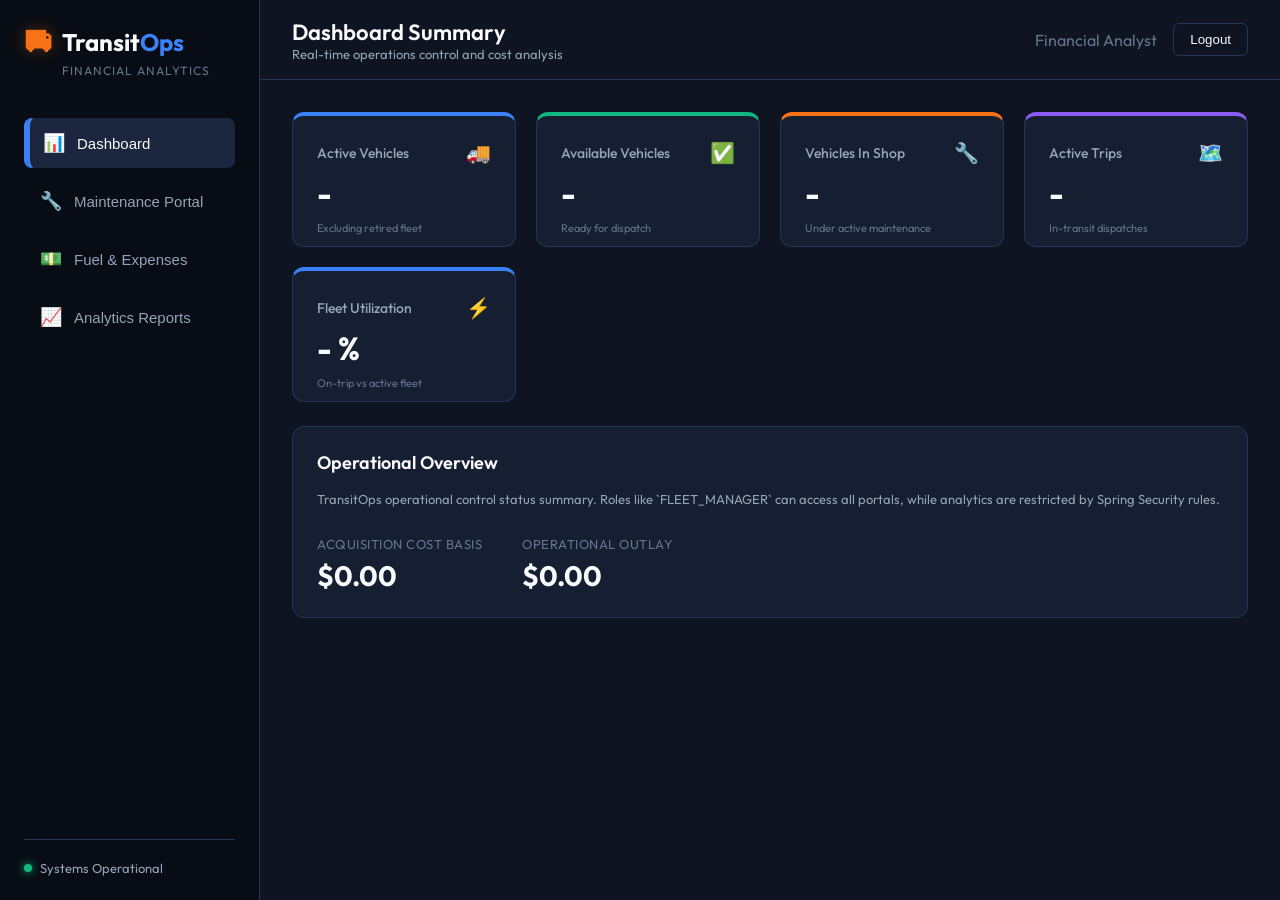
==== commit 1c49680a: "Restore index.html" ====
--- a/src/main/resources/static/index.html
+++ b/src/main/resources/static/index.html
@@ -3,7 +3,13 @@
 <head>
     <meta charset="UTF-8">
     <meta name="viewport" content="width=device-width, initial-scale=1.0">
-    <title>TransitOps - Ops & Analytics</title>
+    <title>TransitOps - Financial Analytics</title>
+    <script>
+        // Force redirect to the Spring Boot server on port 8080 if opened via file:// or another port
+        if (window.location.protocol === 'file:' || ((window.location.hostname === 'localhost' || window.location.hostname === '127.0.0.1') && window.location.port !== '8080')) {
+            window.location.href = 'http://localhost:8080/financial.html';
+        }
+    </script>
     <link rel="stylesheet" href="app.css">
     <link rel="preconnect" href="https://fonts.googleapis.com">
     <link rel="preconnect" href="https://fonts.gstatic.com" crossorigin>
@@ -18,7 +24,7 @@
                     <span class="logo-icon">⛟</span>
                     <span class="logo-text">Transit<span class="highlight">Ops</span></span>
                 </div>
-                <div class="tagline">Ops & Analytics</div>
+                <div class="tagline">Financial Analytics</div>
             </div>
             
             <nav class="nav-menu">
@@ -53,14 +59,12 @@
                     <p class="header-subtitle">Real-time operations control and cost analysis</p>
                 </div>
 
-                <!-- User Role Switcher -->
-                <div class="role-switcher-container">
-                    <label for="role-select" class="role-label">Logged in as:</label>
-                    <select id="role-select" class="role-select">
-                        <option value="manager" selected>Fleet Manager (manager@transitops.com)</option>
-                        <option value="analyst">Financial Analyst (analyst@transitops.com)</option>
-                        <option value="driver">Driver (driver@transitops.com)</option>
-                    </select>
+                <!-- User Info & Logout -->
+                <div class="role-switcher-container" style="display: flex; align-items: center; gap: 1rem;">
+                    <span style="color: var(--text-muted);">Financial Analyst</span>
+                    <form action="/logout" method="POST" style="margin: 0;">
+                        <button type="submit" style="background-color: transparent; border: 1px solid var(--border-color); color: var(--text-main); padding: 0.5rem 1rem; border-radius: 6px; cursor: pointer;">Logout</button>
+                    </form>
                 </div>
             </header>
 
